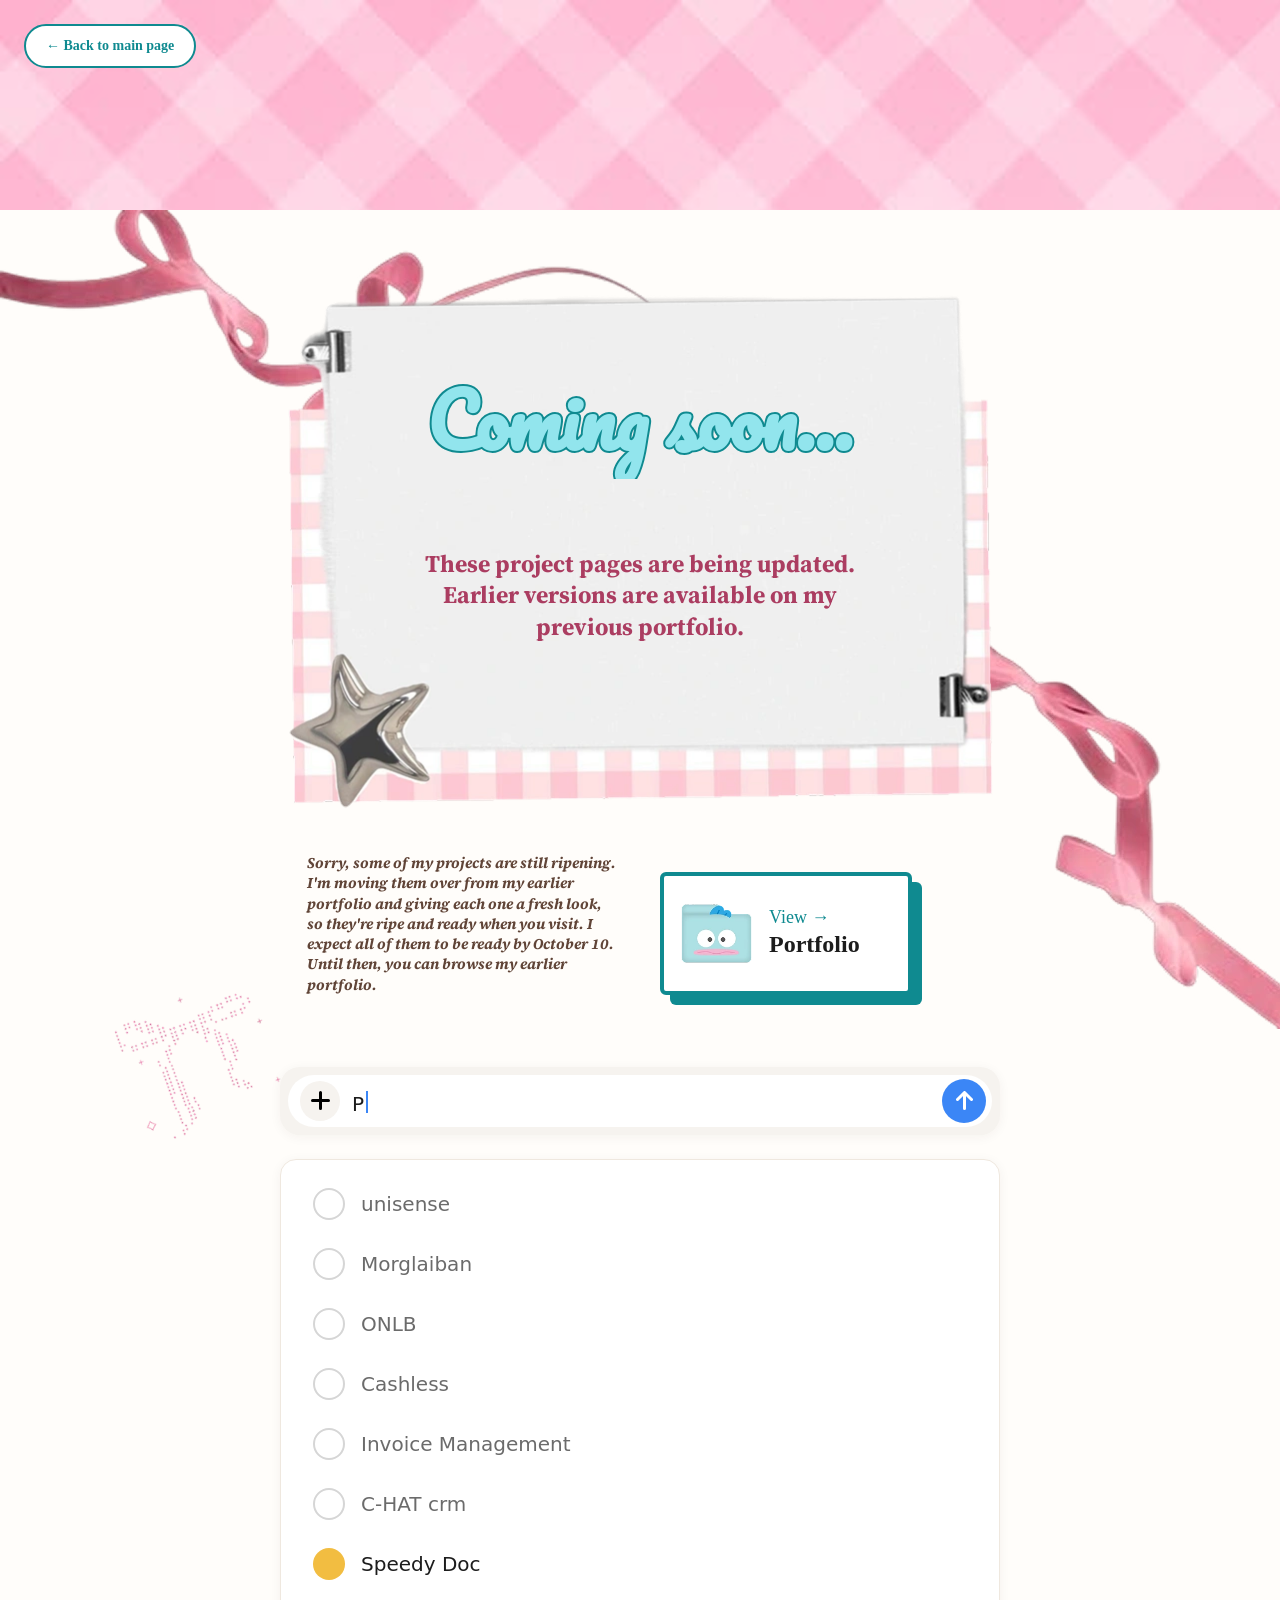
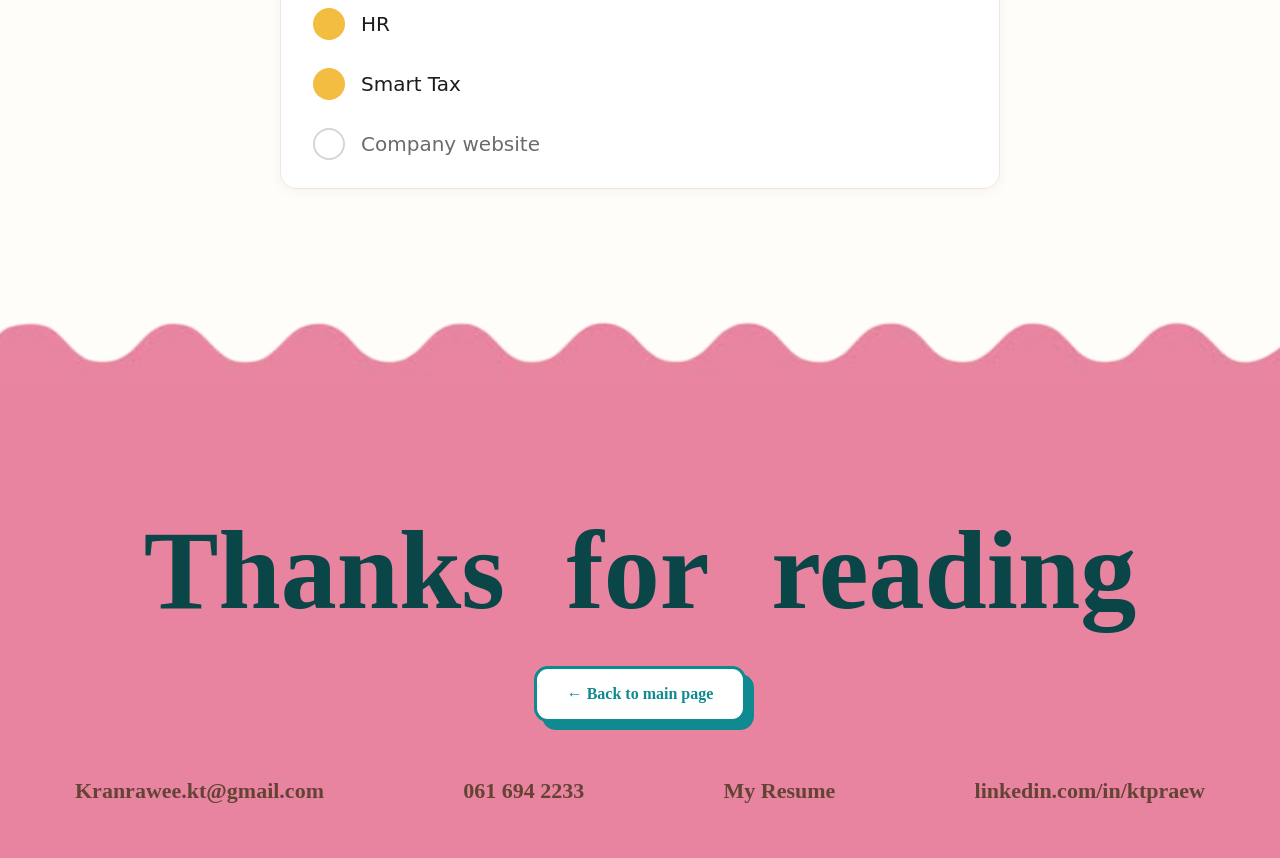
==== praewdesign/projects/coming-soon.html @ e6e74c09 "Add Praew UX/UI portfolio site Static multi-page site (index + project case studies) with shared tok" ====
<!DOCTYPE html>
<html lang="en">
<head>
<meta charset="UTF-8">
<meta name="viewport" content="width=device-width, initial-scale=1.0">
<meta name="robots" content="noindex">
<script>document.documentElement.classList.add('js');</script>
<title>Coming soon | Praew Kranrawee, UX/UI Designer</title>
<!-- favicon -->
<link rel="icon" href="../favicon.ico" sizes="48x48">
<link rel="icon" href="../assets/favicon/favicon-32.png" type="image/png" sizes="32x32">
<link rel="icon" href="../assets/favicon/favicon-192.png" type="image/png" sizes="192x192">
<link rel="apple-touch-icon" href="../assets/favicon/apple-touch-icon.png">
<!-- /favicon -->
<meta name="description" content="This project page is being updated.">
<link rel="preconnect" href="https://fonts.googleapis.com">
<link href="https://fonts.googleapis.com/css2?family=Pacifico&family=Source+Serif+Pro:wght@400;700&display=swap" rel="stylesheet">
<link rel="stylesheet" href="../css/tokens.css">
<link rel="stylesheet" href="../css/base.css">
<link rel="stylesheet" href="../css/components.css">
<link rel="stylesheet" href="../css/motion.css">
<link rel="stylesheet" href="../css/project.css">
<link rel="stylesheet" href="../css/coming-soon.css">
</head>
<body>

<div class="cs-checker">
  <a class="pj-back-top" href="../index.html#projects">← Back to main page</a>
</div>

<main class="cs-stage">

  <img class="cs-ribbon anim-rise" style="--delay:0ms; --dist:0px;" src="../assets/coming-soon/deco-ribbon.webp" alt="" aria-hidden="true" width="1280" height="819">

  <div class="cs-note">
    <img class="cs-note-card anim-pop" style="--delay:0ms; --pop-scale:1; --pop-y:-12px; --pop-rotate:3deg;" src="../assets/coming-soon/note-card.webp" alt="" width="723" height="528">
    <div class="cs-note-text">
      <h1 class="heading-script cs-heading anim-handwrite" style="--delay:0ms;">Coming soon...</h1>
      <p class="cs-pink-text anim-rise" style="--delay:0ms;" id="cs-pink-generic">These project pages are being updated. Earlier versions are available on my previous portfolio.</p>
      <p class="cs-pink-text anim-rise" style="--delay:0ms;" id="cs-pink-project" hidden>This project page is being updated. An earlier version is available on my previous portfolio.</p>
    </div>
  </div>

  <div class="cs-row">
    <div>
      <p class="cs-paragraph anim-rise" style="--delay:0ms;" id="cs-paragraph-generic">Sorry, some of my projects are still ripening. I'm moving them over from my earlier portfolio and giving each one a fresh look, so they're ripe and ready when you visit. I expect all of them to be ready by October 10. Until then, you can browse my earlier portfolio.</p>
      <p class="cs-paragraph anim-rise" style="--delay:0ms;" id="cs-paragraph-project" hidden>Sorry, this project is still ripening. I'm moving it over from my earlier portfolio and giving it a fresh look, so it's ripe and ready when you visit. I expect all my projects to be ready by October 10. Until then, you can read this one on my earlier portfolio.</p>
    </div>
    <div class="cs-cta">
      <div class="cs-tilt-wrap">
        <p class="cs-tilt-label anim-tilt-bounce" id="cs-tilt-generic" style="--delay:0ms;">Opens my earlier portfolio in a new tab.</p>
        <p class="cs-tilt-label anim-tilt-bounce" id="cs-tilt-project" style="--delay:0ms;" hidden>Opens the earlier version in a new tab.</p>
      </div>
      <a class="btn-resume cs-view-btn anim-pop" style="--delay:0ms;" id="cs-view-btn" href="https://kranraweekt.wixsite.com/ktpraew" target="_blank" rel="noopener" aria-describedby="cs-tilt-generic" aria-label="View Portfolio" title="My earlier portfolio">
        <span class="btn-resume-shadow cs-view-shadow" aria-hidden="true"></span>
        <span class="btn-resume-front cs-view-front">
          <img class="cs-view-icon" src="../assets/coming-soon/btn-icon-hangyodon.webp" alt="" aria-hidden="true" width="128" height="107">
          <span class="cs-view-text">
            <span class="cs-view-line1">View →</span>
            <span class="cs-view-line2" id="cs-view-name">Portfolio</span>
          </span>
        </span>
      </a>
    </div>
  </div>

  <div class="cs-chat">
    <div class="cs-chat-inner">
      <span class="cs-chat-plus" aria-hidden="true">
        <img src="../assets/coming-soon/icon-plus.svg" alt="" width="19" height="19">
      </span>
      <p class="cs-chat-text" id="cs-prompt-text" data-cursor-persist="true">Progress on my project pages</p>
      <span class="cs-chat-send" aria-hidden="true" id="cs-chat-send">
        <img src="../assets/coming-soon/icon-send.svg" alt="" width="17" height="19">
      </span>
    </div>
    <img class="cs-bow" src="../assets/coming-soon/deco-bow-dots.webp" alt="" aria-hidden="true" width="232" height="225">
  </div>

  <div class="cs-list-card pj-card">
    <ul class="cs-list" aria-labelledby="cs-prompt-text">
      <li data-status="not-ready"><span class="cs-item anim-rise" style="--delay:0ms;"><span class="cs-circle" aria-hidden="true"></span><span class="cs-name cs-name--idle">unisense</span><span class="visually-hidden">Coming soon</span></span></li>
      <li data-status="not-ready"><span class="cs-item anim-rise" style="--delay:120ms;"><span class="cs-circle" aria-hidden="true"></span><span class="cs-name cs-name--idle">Morglaiban</span><span class="visually-hidden">Coming soon</span></span></li>
      <li data-status="not-ready"><span class="cs-item anim-rise" style="--delay:240ms;"><span class="cs-circle" aria-hidden="true"></span><span class="cs-name cs-name--idle">ONLB</span><span class="visually-hidden">Coming soon</span></span></li>
      <li data-status="not-ready"><span class="cs-item anim-rise" style="--delay:360ms;"><span class="cs-circle" aria-hidden="true"></span><span class="cs-name cs-name--idle">Cashless</span><span class="visually-hidden">Coming soon</span></span></li>
      <li data-status="not-ready"><span class="cs-item anim-rise" style="--delay:480ms;"><span class="cs-circle" aria-hidden="true"></span><span class="cs-name cs-name--idle">Invoice Management</span><span class="visually-hidden">Coming soon</span></span></li>
      <li data-status="not-ready"><span class="cs-item anim-rise" style="--delay:600ms;"><span class="cs-circle" aria-hidden="true"></span><span class="cs-name cs-name--idle">C-HAT crm</span><span class="visually-hidden">Coming soon</span></span></li>
      <li data-status="ready">
        <a class="cs-item anim-rise" style="--delay:720ms;" href="speedy-doc.html">
          <span class="cs-circle cs-circle--ready anim-pop" style="--delay:720ms;" aria-hidden="true"><svg class="cs-check-icon" viewBox="0 0 24 24" width="16" height="16"><path class="cs-check-path" d="M5 12.5l4.5 4.5L19 7.5"/></svg></span>
          <span class="cs-name">Speedy Doc</span>
          <span class="visually-hidden">Ready</span>
        </a>
      </li>
      <li data-status="ready">
        <a class="cs-item anim-rise" style="--delay:840ms;" href="hr.html">
          <span class="cs-circle cs-circle--ready anim-pop" style="--delay:840ms;" aria-hidden="true"><svg class="cs-check-icon" viewBox="0 0 24 24" width="16" height="16"><path class="cs-check-path" d="M5 12.5l4.5 4.5L19 7.5"/></svg></span>
          <span class="cs-name">HR</span>
          <span class="visually-hidden">Ready</span>
        </a>
      </li>
      <li data-status="ready">
        <a class="cs-item anim-rise" style="--delay:960ms;" href="smart-tax.html">
          <span class="cs-circle cs-circle--ready anim-pop" style="--delay:960ms;" aria-hidden="true"><svg class="cs-check-icon" viewBox="0 0 24 24" width="16" height="16"><path class="cs-check-path" d="M5 12.5l4.5 4.5L19 7.5"/></svg></span>
          <span class="cs-name">Smart Tax</span>
          <span class="visually-hidden">Ready</span>
        </a>
      </li>
      <li data-status="not-ready"><span class="cs-item anim-rise" style="--delay:1080ms;"><span class="cs-circle" aria-hidden="true"></span><span class="cs-name cs-name--idle">Company website</span><span class="visually-hidden">Coming soon</span></span></li>
    </ul>
  </div>

</main>

<footer class="footer pj-footer cs-page-footer">
  <div class="wave-top">
    <img src="../assets/waves/wave-pink-footer.png" alt="">
  </div>
  <div class="footer-inner">
    <h2 class="footer-title"><span class="anim-rise" style="--delay:225ms;">Thanks</span> <span class="anim-rise" style="--delay:375ms;">for</span> <span class="anim-rise" style="--delay:525ms;">reading</span></h2>

    <nav class="pj-footer-nav anim-rise" style="--delay:650ms;">
      <a class="pj-btn" href="../index.html#projects">← Back to main page</a>
    </nav>

    <div class="footer-contact anim-rise" style="--delay:750ms;">
      <a class="footer-link" href="mailto:Kranrawee.kt@gmail.com"><span>Kranrawee.kt@gmail.com</span><svg class="link-underline" viewBox="0 0 100 10" preserveAspectRatio="none" aria-hidden="true"><path d="M0,5 Q10,0 20,5 T40,5 T60,5 T80,5 T100,5" pathLength="1"/></svg></a>
      <a class="footer-link" href="tel:0616942233"><span>061 694 2233</span><svg class="link-underline" viewBox="0 0 100 10" preserveAspectRatio="none" aria-hidden="true"><path d="M0,5 Q10,0 20,5 T40,5 T60,5 T80,5 T100,5" pathLength="1"/></svg></a>
      <a class="footer-link" href="https://drive.google.com/uc?export=download&id=1JALiw4dbGJJrroEloQzsT8p9B2-5gzX2" aria-label="ดาวน์โหลด Resume (PDF)"><span>My Resume</span><svg class="link-underline" viewBox="0 0 100 10" preserveAspectRatio="none" aria-hidden="true"><path d="M0,5 Q10,0 20,5 T40,5 T60,5 T80,5 T100,5" pathLength="1"/></svg></a>
      <a class="footer-link" href="https://linkedin.com/in/ktpraew" target="_blank" rel="noopener"><span>linkedin.com/in/ktpraew</span><svg class="link-underline" viewBox="0 0 100 10" preserveAspectRatio="none" aria-hidden="true"><path d="M0,5 Q10,0 20,5 T40,5 T60,5 T80,5 T100,5" pathLength="1"/></svg></a>
    </div>
  </div>
</footer>

<script src="../js/motion.js"></script>
<script>
(function () {
  var M = window.PJMotion;
  var reduceMotion = M.reduceMotion;
  var qs = M.qs, qsa = M.qsa, reveal = M.reveal, revealHandwrite = M.revealHandwrite, setupTyping = M.setupTyping, playTyping = M.playTyping, ms = M.ms;

  /* ---------- project table (single source of truth) ---------- */
  var PROJECTS = {
    'speedy-doc':      { name: 'Speedy Doc',         ready: true,  href: 'speedy-doc.html' },
    'hr':              { name: 'HR',                 ready: true,  href: 'hr.html' },
    'smart-tax':       { name: 'Smart Tax',           ready: true,  href: 'smart-tax.html' },
    'unisense':        { name: 'unisense',           ready: false, href: 'https://kranraweekt.wixsite.com/ktpraew/unisense' },
    'morglaiban':      { name: 'Morglaiban',         ready: false, href: 'https://kranraweekt.wixsite.com/ktpraew/morglaiban' },
    'onlb':            { name: 'ONLB',               ready: false, href: 'https://kranraweekt.wixsite.com/ktpraew/onlb' },
    'cashless':        { name: 'Cashless',           ready: false, href: 'https://kranraweekt.wixsite.com/ktpraew/ltr-visa' },
    'invoice':         { name: 'Invoice Management', ready: false, href: 'https://kranraweekt.wixsite.com/ktpraew/invoice' },
    'chat-crm':        { name: 'C-HAT CRM',          ready: false, href: 'https://kranraweekt.wixsite.com/ktpraew/about-4-1' },
    'company-website': { name: 'Company website',    ready: false, href: 'https://kranraweekt.wixsite.com/ktpraew/company-website-penta' }
  };
  var FALLBACK_URL = 'https://kranraweekt.wixsite.com/ktpraew';

  function truncateForButton(name) {
    if (name.length <= 12) return name;
    return name.split(' ')[0] + '...';
  }

  var params = new URLSearchParams(location.search);
  var key = params.get('project');
  var entry = (key && Object.prototype.hasOwnProperty.call(PROJECTS, key)) ? PROJECTS[key] : null;

  if (entry && entry.ready) {
    location.replace(entry.href);
    return;
  }

  var viewBtn = qs('#cs-view-btn');
  var viewName = qs('#cs-view-name');

  if (entry) {
    /* project variant: swap the hidden/visible text pairs, never via innerHTML */
    qs('#cs-pink-generic').hidden = true;
    qs('#cs-pink-project').hidden = false;
    qs('#cs-paragraph-generic').hidden = true;
    qs('#cs-paragraph-project').hidden = false;
    qs('#cs-tilt-generic').hidden = true;
    qs('#cs-tilt-project').hidden = false;

    viewBtn.href = entry.href;
    viewBtn.target = '_blank';
    viewBtn.rel = 'noopener';
    viewBtn.setAttribute('aria-describedby', 'cs-tilt-project');
    viewBtn.setAttribute('aria-label', 'View ' + entry.name);
    viewBtn.title = entry.name;
    var shortName = truncateForButton(entry.name);
    viewName.textContent = shortName;
    if (shortName !== entry.name) { viewName.title = entry.name; }
  } else {
    viewBtn.href = FALLBACK_URL;
  }

  /* ---------- hero: plays immediately on load ---------- */
  function runHero() {
    reveal(qs('.cs-ribbon'));
    reveal(qs('.cs-note-card'));
    setTimeout(function () { revealHandwrite(qs('.cs-heading')); }, ms(400));
    setTimeout(function () { reveal(entry ? qs('#cs-pink-project') : qs('#cs-pink-generic')); }, ms(900));
    setTimeout(function () { reveal(entry ? qs('#cs-paragraph-project') : qs('#cs-paragraph-generic')); }, ms(1300));
    setTimeout(function () { reveal(qs('.cs-bow')); }, ms(1500));
    setTimeout(function () { reveal(viewBtn); }, ms(1700));
    setTimeout(function () { reveal(entry ? qs('#cs-tilt-project') : qs('#cs-tilt-generic')); }, ms(2200));
  }
  requestAnimationFrame(function () { requestAnimationFrame(runHero); });

  /* ---------- chat prompt: typed once the bar scrolls into view ---------- */
  var promptEl = qs('#cs-prompt-text');
  var typingState = null;
  var CHAR_DELAY = 70;
  if (!reduceMotion) {
    typingState = setupTyping(promptEl, CHAR_DELAY);
  }

  var sendBtn = qs('#cs-chat-send');
  var checkPaths = qsa('.cs-check-path');
  checkPaths.forEach(function (p) {
    var len = p.getTotalLength();
    p.style.strokeDasharray = len;
    p.style.strokeDashoffset = len;
    p.style.transition = 'stroke-dashoffset 400ms ' + getComputedStyle(document.documentElement).getPropertyValue('--ease-smooth');
  });

  if (reduceMotion) return; /* everything else shows instantly via CSS; no observers/timers needed */

  var chatIo = new IntersectionObserver(function (entries) {
    entries.forEach(function (e) {
      if (e.isIntersecting) {
        reveal(qs('.cs-chat'));
        setTimeout(function () {
          playTyping(typingState);
          var totalTypeMs = (typingState.text.length + 1) * CHAR_DELAY;
          setTimeout(function () {
            sendBtn.style.animation = 'cs-send-bounce 350ms ' + getComputedStyle(document.documentElement).getPropertyValue('--ease-smooth');
          }, totalTypeMs);
        }, ms(500));
        chatIo.unobserve(e.target);
      }
    });
  }, { threshold: 0.4 });
  chatIo.observe(qs('.cs-chat'));

  var listIo = new IntersectionObserver(function (entries) {
    entries.forEach(function (e) {
      if (e.isIntersecting) {
        qsa('.cs-item', e.target).forEach(function (item) { reveal(item); });
        qsa('.cs-circle--ready', e.target).forEach(function (circle) {
          reveal(circle);
          var rowDelay = parseInt(circle.style.getPropertyValue('--delay'), 10) || 0;
          var path = circle.querySelector('.cs-check-path');
          setTimeout(function () { path.style.strokeDashoffset = 0; }, ms(rowDelay + 300));
        });
        listIo.unobserve(e.target);
      }
    });
  }, { threshold: 0.15 });
  listIo.observe(qs('.cs-list-card'));

  /* footer: same observer targets as the other pages' footer (no
     tomato or Next-project button on this page) */
  var footerIo = new IntersectionObserver(function (entries) {
    entries.forEach(function (e) {
      if (e.isIntersecting) { reveal(e.target); footerIo.unobserve(e.target); }
    });
  }, { threshold: 0.15 });
  ['.footer-contact', '.pj-footer-nav'].forEach(function (sel) {
    var el = qs(sel);
    if (el) footerIo.observe(el);
  });
  qsa('.footer-title .anim-rise').forEach(function (span) { footerIo.observe(span); });
})();
</script>

</body>
</html>
---- praewdesign/css/tokens.css ----
/* ============================================
   DESIGN TOKENS — single source of truth for every
   color, font, spacing and timing value on the site.
   Loaded first, by every page.
   ============================================ */
:root {
  /* --- homepage palette --- */
  --pink-bg: url('../assets/hero/hero-bg-gingham.png');
  --cream: #FEF3E1;
  --blue: none;
  --footer-pink: #E884A0;
  --teal-text: #0F8A90;
  --light-blue-text: #92E5ED;
  --caption-pink: #E985A1;

  /* --- fonts --- */
  --font-display: 'Bodoni 72', serif;
  --font-script: 'Pacifico', cursive;
  --font-pixel: 'Pixelify Sans', monospace;
  --font-body: 'Source Serif Pro', serif;

  /* --- entrance-animation system (.anim-rise / .anim-pop / .anim-handwrite) --- */
  --dur: 800ms;
  --dist: 16px;
  --pop-dur: 700ms;
  --handwrite-dur: 1000ms;
  --ease-smooth: cubic-bezier(0.22, 1, 0.36, 1);
  --ease-pop: cubic-bezier(0.34, 1.56, 0.64, 1);
  --stagger: 120ms;
  --mobile-scale: 1;

  /* --- project-template tokens --- */
  --pj-bg: #FFFDFA;
  --pj-card-bg: #FFFFFF;
  --pj-card-border: #EFE8DF;
  --pj-card-shadow: 0 2px 12px rgba(60, 40, 20, 0.05);
  --pj-card-radius: 16px;
  --pj-card-pad: 24px;
  --pj-well: #F6F3EF;
  --pj-marker: var(--teal-text);
  --pj-pink-text: #C2456E;
  --pj-gap: 24px;
  --pj-section-gap: 96px;
  --pj-title-gap: 24px;
  --pj-container: 940px;
  --pj-text-max: 720px;

  /* --- Design Process dark band (project pages) --- */
  --pj-dark-edge: #0F241B;
  --pj-dark-glow: #438067;
  --pj-dark-base: #1E4E3E;
  --pj-dark-title: #DDF5EE;
  --pj-dark-text: #FFFFFF;
  --pj-dark-accent: #7FD3C0;
}

@media (max-width: 768px) {
  :root {
    --dur: 640ms;
    --dist: 12.8px;
    --pop-dur: 560ms;
    --handwrite-dur: 800ms;
    --stagger: 96ms;
    --mobile-scale: 0.8;
    --pj-section-gap: 64px;
  }
}
---- praewdesign/css/base.css ----
/* ============================================
   BASE — reset, fonts, generic heading/link/focus
   defaults. Loaded by every page, after tokens.css.
   ============================================ */

* { box-sizing: border-box; margin: 0; padding: 0; }

html {
  scroll-behavior: smooth;
  overflow-x: clip;
}

body {
  font-family: var(--font-body);
  overflow-x: clip;
}

img { max-width: 100%; display: block; }

a { text-decoration: none; color: inherit; }

.visually-hidden {
  position: absolute !important;
  width: 1px;
  height: 1px;
  padding: 0;
  margin: -1px;
  overflow: hidden;
  clip: rect(0, 0, 0, 0);
  white-space: nowrap;
  border: 0;
}
---- praewdesign/css/components.css ----
/* ============================================
   COMPONENTS — building blocks shared by 2+ pages:
   heading-pair, wave dividers, footer, resume button.
   Loaded after base.css.
   ============================================ */

/* ---------- heading pair: "Main + Script" style ----------
   used by: homepage hero (Praew/Kranrawee), projects
   (My Latest/Project), about (About/Me) ---------- */
.heading-pair {
  position: relative;
  display: inline-block;
}
.heading-main {
  display: block;
  font-family: var(--font-display);
  color: var(--teal-text);
  line-height: 1;
  margin: 0;
  white-space: nowrap;
}
.heading-script {
  display: block;
  font-family: var(--font-script);
  color: var(--light-blue-text);
  -webkit-text-stroke: 4px var(--teal-text);
  paint-order: stroke fill;
  line-height: 1;
  margin: 0;
  margin-top: -0.12em;
  margin-left: var(--script-offset, 0px);
  white-space: nowrap;
}

/* ---------- wave dividers ---------- */
.wave-top,
.wave-bottom {
  position: absolute;
  left: 0;
  width: 100%;
  height: auto;
  z-index: 10;
  pointer-events: none;
  line-height: 0;
}
.wave-top {
  top: 0;
  transform: translateY(-99%);
}
.wave-bottom {
  bottom: 0;
  transform: translateY(99%);
}
.wave-top img,
.wave-bottom img {
  width: 100%;
  height: auto;
  display: block;
}

/* ---------- footer ---------- */
.footer {
  position: relative;
  background-color: var(--footer-pink);
  padding-bottom: 48px;
}

.footer-tomato {
  position: absolute;
  left: 0;
  right: 0;
  margin-inline: auto;
  top: -139.8px;
  width: 370px;
  height: auto;
  z-index: 15;
}

.footer-inner {
  position: relative;
  z-index: 20;
  max-width: 1130px;
  margin: 0 auto;
  padding: 130px 0 0;
}

.footer-title {
  font-family: var(--font-display);
  color: var(--light-blue-text);
  font-size: clamp(32px, 8.75vw, 126px);
  line-height: 1;
  margin: 0;
  text-align: center;
  white-space: nowrap;
  word-spacing: 0.3em;
}
.footer-title .anim-rise {
  display: inline-block;
}

/* optional subline under the footer title; empty/absent by default,
   a page opts in by adding the element with its own text */
.footer-subtitle {
  text-align: center;
  font-family: var(--font-display);
  font-weight: 700;
  font-size: 18px;
  color: #654334;
  margin: 12px 0 0;
}

.footer-contact {
  display: flex;
  justify-content: space-between;
  flex-wrap: wrap;
  gap: 16px;
  margin-top: 56px;
  font-family: var(--font-display);
  font-weight: 700;
  font-size: 22px;
  color: #654334;
}
.footer-link {
  position: relative;
  display: inline-block;
  cursor: pointer;
  padding-bottom: 6px;
}
.footer-link:focus-visible {
  outline: 3px solid var(--teal-text);
  outline-offset: 4px;
}
.link-underline {
  position: absolute;
  left: 0;
  bottom: -2px;
  width: 100%;
  height: 8px;
  overflow: visible;
}
.link-underline path {
  fill: none;
  stroke: currentColor;
  stroke-width: 2;
  stroke-dasharray: 1;
  stroke-dashoffset: 1;
}
@media (prefers-reduced-motion: no-preference) {
  .link-underline path {
    transition: stroke-dashoffset 0.4s ease;
  }
  .footer-link:active .link-underline path {
    stroke-dashoffset: 0;
  }
}
@media (prefers-reduced-motion: no-preference) and (hover: hover) {
  .footer-link:hover .link-underline path,
  .footer-link:focus-visible .link-underline path {
    stroke-dashoffset: 0;
  }
}
@media (prefers-reduced-motion: reduce) {
  .link-underline path {
    stroke-dashoffset: 1;
    opacity: 0;
  }
  .footer-link:hover .link-underline path,
  .footer-link:focus-visible .link-underline path,
  .footer-link:active .link-underline path {
    stroke-dashoffset: 0;
    opacity: 1;
  }
}

/* ---------- resume button (stacked shadow + front image, pop-in) ---------- */
.btn-resume {
  position: relative;
  display: inline-block;
  flex-shrink: 0;
  width: 252px;
  height: 123px;
  cursor: pointer;
}
.btn-resume:focus-visible {
  outline: 3px solid var(--teal-text);
  outline-offset: 4px;
}
.btn-resume-shadow {
  position: absolute;
  top: 0;
  left: 0;
  width: 252px;
  height: auto;
  z-index: 1;
  pointer-events: none;
}
.btn-resume-front {
  position: relative;
  display: block;
  width: 252px;
  height: auto;
  z-index: 2;
}
@media (prefers-reduced-motion: no-preference) {
  .btn-resume-front {
    transform-origin: 50% 0%;
    transition: transform 0.2s ease;
  }
  .btn-resume:active .btn-resume-front {
    transition: transform 0.05s ease;
    transform: translate(6px, 6px) rotate(0deg);
  }
}
@media (prefers-reduced-motion: no-preference) and (hover: hover) {
  .btn-resume:hover .btn-resume-front,
  .btn-resume:focus-visible .btn-resume-front {
    transform: translate(-2px, -2px) rotate(-1deg);
  }
}
@media (prefers-reduced-motion: reduce) {
  .btn-resume:hover .btn-resume-shadow,
  .btn-resume:focus-visible .btn-resume-shadow,
  .btn-resume:active .btn-resume-shadow {
    filter: brightness(0.82);
  }
}

/* ============================================
   SCENE — a full-width screenshot with a name above
   it and, optionally, a smaller "overlay" screenshot
   pinned to one of its corners. Use instead of the
   gallery-item card pattern when a screen deserves to
   stand alone rather than sit in a 2-col grid.
   ============================================ */
.pj-scene {
  margin-top: 72px;
}
.pj-scene:first-of-type { margin-top: 0; }
.pj-scene-title {
  position: relative;
  display: inline-block;
  font-family: var(--font-display);
  font-size: 24px;
  color: var(--teal-text);
  margin: 0 0 20px;
  padding-bottom: 12px;
}
.pj-scene-title::after {
  content: '';
  position: absolute;
  left: 0;
  bottom: 0;
  width: 32px;
  height: 3px;
  background: var(--caption-pink);
}
.pj-scene-media {
  position: relative;
}
.pj-scene-media img {
  width: 100%;
  height: auto;
  display: block;
  border-radius: 12px;
  border: 1px solid var(--pj-card-border);
  box-shadow: 0 8px 32px rgba(40, 50, 80, 0.10);
}
.pj-scene > figcaption {
  margin-top: 12px;
  font-size: 15px;
  line-height: 1.5;
  color: #444;
}

/* the overlay screenshot pinned to a corner of the scene */
.pj-overlay {
  position: absolute;
  width: var(--ov-w, 30%);
  right: var(--ov-right, auto);
  left: var(--ov-left, auto);
  bottom: var(--ov-y, -40px);
  z-index: 2;
  margin: 0;
}
.pj-overlay img {
  box-shadow: 0 20px 48px rgba(20, 30, 70, 0.22);
}
.pj-overlay figcaption {
  position: absolute;
  top: 8px;
  left: 8px;
  background: #fff;
  color: #1c1c1c;
  font-size: 13px;
  font-weight: 700;
  border-radius: 999px;
  padding: 4px 12px;
  box-shadow: 0 2px 8px rgba(0, 0, 0, 0.12);
}
@media (max-width: 900px) {
  .pj-overlay { width: 46%; bottom: -32px; }
}
---- praewdesign/css/motion.css ----
/* ============================================
   MOTION — entrance-animation system, shared by
   every page. Play-once, JS-driven (gated behind
   html.js so no-JS shows everything immediately).
   Loaded after components.css.
   ============================================ */

.js .anim-rise {
  opacity: 0;
  transform: translateY(var(--dist));
  transition: opacity var(--dur) var(--ease-smooth), transform var(--dur) var(--ease-smooth);
  transition-delay: calc(var(--delay, 0ms) * var(--mobile-scale));
}
.js .anim-rise.is-visible {
  opacity: 1;
  transform: translateY(0);
}

.js .anim-pop {
  --pop-scale: 0.85;
  --pop-y: 0px;
  --pop-rotate: -4deg;
  opacity: 0;
  transform: scale(var(--pop-scale)) translateY(var(--pop-y)) rotate(var(--pop-rotate));
  transition: opacity var(--pop-dur) var(--ease-pop), transform var(--pop-dur) var(--ease-pop);
  transition-delay: calc(var(--delay, 0ms) * var(--mobile-scale));
}
.js .anim-pop.is-visible {
  opacity: 1;
  transform: scale(1) translateY(0) rotate(0deg);
}

.js .anim-handwrite {
  clip-path: inset(-30% 100% -30% -30%);
  transition: clip-path var(--handwrite-dur) var(--ease-smooth);
  transition-delay: calc(var(--delay, 0ms) * var(--mobile-scale));
}
.js .anim-handwrite.is-visible {
  clip-path: inset(-30% -30% -30% -30%);
}

@media (prefers-reduced-motion: reduce) {
  .anim-rise,
  .anim-pop,
  .anim-handwrite {
    opacity: 1 !important;
    transform: none !important;
    clip-path: none !important;
    transition: none !important;
  }
}

/* ---- tilt-bounce: a wrapper settles into a fixed 5deg rotation with a
   spring overshoot (e.g. a tilted label dropping into place). The
   resting rotation is unconditional layout (applies with or without JS),
   not decoration — only the opacity/overshoot needs JS at all ---- */
.anim-tilt-bounce {
  transform: rotate(5deg);
  transform-origin: 100% 100%;
}
.js .anim-tilt-bounce {
  opacity: 0;
}
.js .anim-tilt-bounce.is-visible {
  animation: anim-tilt-bounce 1100ms var(--ease-smooth) calc(var(--delay, 0ms) * var(--mobile-scale)) both;
}
@keyframes anim-tilt-bounce {
  0%   { opacity: 0; transform: scale(0.7) rotate(-14deg); }
  18%  { opacity: 1; transform: scale(1.06) rotate(-14deg); }
  40%  { transform: scale(1.03) rotate(12deg); }
  58%  { transform: scale(1) rotate(1deg); }
  74%  { transform: rotate(8deg); }
  88%  { transform: rotate(4deg); }
  100% { opacity: 1; transform: scale(1) rotate(5deg); }
}
@media (prefers-reduced-motion: reduce) {
  .anim-tilt-bounce {
    opacity: 1 !important;
    animation: none !important;
    transform: rotate(5deg) !important;
  }
}

/* ---- typing effect (anim-type) ---- */
.anim-type-wrap {
  display: inline-block;
}
.anim-type-spacer {
  visibility: hidden;
}
.anim-type-visual {
  position: absolute;
  top: 0;
  left: 0;
  white-space: pre;
}
.anim-type-cursor {
  display: inline-block;
  width: 1ch;
  margin-left: 1px;
  background: currentColor;
  opacity: 0;
  vertical-align: baseline;
  transform: translateY(0.1em);
}
.anim-type-cursor.typing {
  opacity: 1;
}
.anim-type-cursor.done {
  animation: cursor-blink-fade 1.8s forwards;
}
@keyframes cursor-blink-fade {
  0%   { opacity: 1; }
  10%  { opacity: 0; }
  20%  { opacity: 1; }
  30%  { opacity: 0; }
  40%  { opacity: 1; }
  50%  { opacity: 0; }
  100% { opacity: 0; }
}
---- praewdesign/css/project.css ----
/* ============================================
   PROJECT — layout/components for /projects/*.html
   pages only. Everything shared with the homepage
   (tokens, reset, heading-pair, footer, wave dividers,
   the .anim-* motion system) lives in tokens.css,
   base.css, components.css and motion.css, loaded
   before this file.
   ============================================ */

body {
  color: #2c2c2c;
  background: var(--pj-bg);
}

/* <figure> has a UA-default `margin: 1em 40px` that this template has
   always rendered with (never explicitly reset); base.css's global
   `* { margin: 0 }` would otherwise silently change every image-card's
   spacing, so it's restored here explicitly. */
.pj-gallery-item {
  margin: 16px 40px;
}
/* full-width process cards (User journey map, User flow, Style guide):
   outer edges flush with the container — the 40px inset above is
   deliberately zeroed here so they line up with 2-col rows above them */
.pj-gallery-item--full {
  margin: var(--pj-gap) 0 0;
}
.pj-gallery-item--full .pj-gallery-media {
  aspect-ratio: auto;
  background: var(--pj-well);
  padding: 16px;
  border-radius: 12px;
}
.pj-gallery-item--full .pj-gallery-media img {
  width: 100%;
  height: auto;
}

/* per-position reveal delays */
.pj-meta-item:nth-child(1) { --delay: 0ms; }
.pj-meta-item:nth-child(2) { --delay: 120ms; }
.pj-meta-item:nth-child(3) { --delay: 240ms; }

.pj-goals li:nth-child(1) { --delay: 0ms; }
.pj-goals li:nth-child(2) { --delay: 120ms; }
.pj-goals li:nth-child(3) { --delay: 240ms; }

.pj-card:nth-child(1) { --delay: 0ms; }
.pj-card:nth-child(2) { --delay: 120ms; }
.pj-card:nth-child(3) { --delay: 240ms; }

.pj-ideate li:nth-child(1) { --delay: 0ms; }
.pj-ideate li:nth-child(2) { --delay: 120ms; }
.pj-ideate li:nth-child(3) { --delay: 240ms; }
.pj-ideate li:nth-child(4) { --delay: 360ms; }

.pj-gallery-item:nth-child(odd)  { --delay: 0ms; }
.pj-gallery-item:nth-child(even) { --delay: 120ms; }
.pj-gallery-item--multi { --delay: 0ms; }

/* ---------- focus ---------- */
a:focus-visible,
.pj-stepper a:focus-visible,
.pj-btn:focus-visible {
  outline: 3px solid var(--teal-text);
  outline-offset: 4px;
}

/* ---------- back button (top-left, capsule) ---------- */
.pj-back-top {
  position: absolute;
  top: 24px;
  left: 24px;
  z-index: 20;
  display: inline-flex;
  align-items: center;
  gap: 6px;
  min-height: 44px;
  padding: 12px 20px;
  border: 2px solid var(--teal-text);
  border-radius: 999px;
  background: #fff;
  font-family: var(--font-display);
  font-weight: 700;
  font-size: 14px;
  color: var(--teal-text);
  text-decoration: none;
  transition: transform 0.2s ease, box-shadow 0.2s ease;
}
.pj-back-top:hover,
.pj-back-top:focus-visible {
  transform: translateY(-2px);
  box-shadow: 0 6px 14px rgba(15, 138, 144, 0.25);
}

/* ---------- layout shells (only two widths on this template) ---------- */
.pj-col {
  max-width: var(--pj-container);
  margin: 0 auto;
  padding: 0 24px;
}
.pj-prose {
  max-width: var(--pj-text-max);
}

.pj-section {
  margin-top: var(--pj-section-gap);
}
.pj-section:first-of-type { margin-top: 0; }

/* ---------- hero (full-bleed cover-photo variant) ---------- */
.pj-hero-cover {
  position: relative;
}
.pj-hero-cover-crop {
  position: relative;
  width: 100%;
  max-height: 480px;
  overflow: hidden;
}
.pj-hero-cover-crop img,
.pj-hero-cover-crop .pj-img-fallback {
  width: 100%;
  height: auto;
  max-height: 480px;
  object-fit: cover;
  object-position: top;
  display: block;
}
.pj-hero-cover-crop .pj-img-fallback {
  aspect-ratio: 3 / 1;
  min-height: 220px;
}

.pj-hero-body { padding-top: 48px; }

.pj-title {
  font-family: var(--font-display);
  color: var(--teal-text);
  font-size: 72px;
  line-height: 1.1;
  margin: 0 0 var(--pj-title-gap);
}
@media (max-width: 560px) {
  .pj-title { font-size: 48px; }
}

.pj-lead {
  font-size: 20px;
  font-weight: 400;
  color: var(--teal-text);
  line-height: 1.5;
  margin: 0 0 16px;
}
.pj-body-text {
  font-size: 17px;
  line-height: 1.7;
  color: #333;
  margin: 0 0 32px;
}

/* ---------- meta ---------- */
.pj-meta {
  display: grid;
  grid-template-columns: repeat(3, 1fr);
  gap: var(--pj-gap);
  margin: 0;
  padding: 0;
  list-style: none;
}
.pj-meta-item {
  text-align: center;
}
.pj-meta-item dt {
  font-size: 13px;
  text-transform: uppercase;
  letter-spacing: 0.06em;
  color: var(--pj-pink-text);
  margin: 0 0 6px;
  font-weight: 700;
}
.pj-meta-item dd {
  margin: 0;
  font-size: 20px;
  font-weight: 700;
  color: var(--teal-text);
}
@media (max-width: 900px) {
  .pj-meta { grid-template-columns: 1fr; }
}

/* 6-card meta grid (3x2): its own breakpoints, since the plain
   3-card .pj-meta above collapses straight to 1 column at 900px */
.pj-meta--6 { grid-template-columns: repeat(3, 1fr); }
.pj-meta--6 .pj-meta-item:nth-child(3n+1) { --delay: 0ms; }
.pj-meta--6 .pj-meta-item:nth-child(3n+2) { --delay: 120ms; }
.pj-meta--6 .pj-meta-item:nth-child(3n+3) { --delay: 240ms; }
@media (max-width: 900px) {
  .pj-meta--6 { grid-template-columns: 1fr 1fr; }
}
@media (max-width: 560px) {
  .pj-meta--6 { grid-template-columns: 1fr; }
}

/* ---------- section headings (all h2 share one size/position;
   the 4 numbered ones add a script-font index before the text) ---------- */
.pj-section-heading {
  display: flex;
  align-items: baseline;
  gap: 12px;
  margin: 0 0 var(--pj-title-gap);
}
.pj-section-num {
  font-family: var(--font-script);
  font-size: 40px;
  color: var(--pj-pink-text);
  line-height: 1;
}
.pj-section-heading h2 {
  font-family: var(--font-display);
  font-size: 40px;
  color: var(--teal-text);
  margin: 0;
  line-height: 1.1;
}
.pj-section > h2:only-child,
.pj-section > h2:first-child {
  font-family: var(--font-display);
  font-size: 40px;
  color: var(--teal-text);
  margin: 0 0 var(--pj-title-gap);
}
@media (max-width: 768px) {
  .pj-section-num,
  .pj-section-heading h2,
  .pj-section > h2 { font-size: 32px; }
}

.pj-section h3 { margin: 0; }
.pj-section p { font-size: 17px; line-height: 1.7; margin: 0 0 16px; }

/* ---------- one card look, used everywhere ---------- */
.pj-meta-item,
.pj-card,
.pj-card-simple,
.pj-goals li,
.pj-ideate li,
.pj-gallery-item,
.pj-learned {
  background: var(--pj-card-bg);
  border: 1px solid var(--pj-card-border);
  border-radius: var(--pj-card-radius);
  box-shadow: var(--pj-card-shadow);
  padding: var(--pj-card-pad);
}

.pj-card-simple p:last-child { margin-bottom: 0; }
.pj-card-simple h3 {
  margin: 24px 0 8px;
  font-family: var(--font-display);
  font-weight: 700;
  font-size: 18px;
  color: #1c1c1c;
}
.pj-card-simple h3:first-child { margin-top: 0; }
.pj-card-simple ul { margin: 0; padding: 0; list-style: none; }

/* shared bullet marker: a plain dot, same color, everywhere a list appears */
.pj-goals li,
.pj-ideate li,
.pj-card ul li,
.pj-card-simple ul li,
.pj-learned li {
  display: flex;
  align-items: flex-start;
  gap: 12px;
  font-size: 16px;
  line-height: 1.6;
}
.pj-goals li::before,
.pj-ideate li::before,
.pj-card ul li::before,
.pj-card-simple ul li::before,
.pj-learned li::before {
  content: '';
  flex: 0 0 auto;
  width: 8px;
  height: 8px;
  margin-top: 0.55em;
  border-radius: 50%;
  background: var(--pj-marker);
}

/* ---------- goals: 2-col layout (cards left, 02-mobile.webp right) ---------- */
.pj-goals-layout {
  display: grid;
  grid-template-columns: 1fr 360px;
  gap: 48px;
  align-items: center;
}
.pj-goals {
  list-style: none;
  margin: 0;
  padding: 0;
  display: flex;
  flex-direction: column;
  gap: var(--pj-gap);
}
.pj-goals-image {
  width: 100%;
  height: auto;
  max-height: 520px;
  object-fit: contain;
}
@media (max-width: 900px) {
  .pj-goals-layout { grid-template-columns: 1fr; }
  .pj-goals-image { max-width: 300px; margin: 0 auto; }
}

/* ---------- design process stepper ---------- */
.pj-stepper {
  display: flex;
  align-items: center;
  gap: 0;
  margin-top: 28px;
  flex-wrap: wrap;
}
.pj-stepper a {
  display: inline-flex;
  align-items: center;
  justify-content: center;
  flex: 1 1 0;
  min-width: 120px;
  min-height: 44px;
  padding: 12px 22px;
  border: 2px solid var(--teal-text);
  border-radius: 999px;
  background: #fff;
  color: var(--teal-text);
  font-family: var(--font-display);
  font-weight: 700;
  font-size: 15px;
  text-decoration: none;
  transition: transform 0.2s ease;
  white-space: nowrap;
}
.pj-stepper a:hover { transform: translateY(-2px); }
.pj-stepper-line {
  flex: 1;
  min-width: 16px;
  border-top: 2px dashed var(--teal-text);
  margin: 0 8px;
}
@media (max-width: 560px) {
  .pj-stepper { flex-direction: column; align-items: stretch; }
  .pj-stepper a { flex: none; }
  .pj-stepper-line { width: 2px; min-height: 16px; border-top: none; border-left: 2px dashed var(--teal-text); margin: 4px 0 4px 20px; }
}

/* ---------- Design Process: full-bleed dark band ---------- */
.pj-band {
  width: 100%;
  background:
    radial-gradient(ellipse 45% 75% at 50% 20%, var(--pj-dark-glow) 0%, transparent 100%),
    linear-gradient(180deg, var(--pj-dark-edge) 0%, var(--pj-dark-base) 100%);
  padding: 72px 0;
}
@media (max-width: 768px) {
  .pj-band { padding: 48px 0; }
}
.pj-band h2 {
  font-family: var(--font-display);
  font-size: 40px;
  color: var(--pj-dark-title);
  margin: 0 0 var(--pj-title-gap);
}
.pj-band p {
  font-size: 18px;
  line-height: 1.7;
  color: var(--pj-dark-text);
  margin: 0;
}
@media (max-width: 768px) {
  .pj-band h2 { font-size: 32px; }
}
.pj-band .pj-band-role-label {
  font-size: 13px;
  text-transform: uppercase;
  letter-spacing: 0.06em;
  color: var(--pj-dark-accent);
  font-weight: 700;
  margin: 0 0 4px;
}
.pj-band .pj-band-role-text {
  font-size: 20px;
  line-height: 1.6;
  color: var(--pj-dark-text);
  max-width: var(--pj-text-max);
  margin: 0 0 20px;
}
.pj-band .pj-stepper {
  justify-content: center;
  margin-top: 40px;
}
.pj-band .pj-stepper-line {
  border-top-color: var(--pj-dark-accent);
  max-width: 56px;
}
@media (max-width: 560px) {
  .pj-band .pj-stepper-line { border-left-color: var(--pj-dark-accent); }
}

/* ---------- pj-band process with a method list under each step
   (e.g. Double Diamond: capsule + list of methods per column) ---------- */
.pj-method {
  display: grid;
  grid-template-columns: repeat(4, 1fr);
  column-gap: 64px;
  align-items: start;
  margin-top: 40px;
}
.pj-method-col {
  position: relative;
  display: flex;
  flex-direction: column;
  align-items: flex-start;
}
/* dashed connector: a pseudo-element of the column itself, inset 12px
   from each capsule, vertically centered on the (48px-tall) capsule —
   never a separate element, never absolute-from-container */
.pj-method-col:not(:last-child)::after {
  content: '';
  position: absolute;
  top: 24px;
  left: calc(100% + 12px);
  width: calc(64px - 24px);
  border-top: 2px dashed var(--pj-dark-accent);
}
@media (max-width: 900px) {
  .pj-method-col::after { display: none; }
}
.pj-band .pj-stepper a,
.pj-band .pj-method-step {
  background: #fff;
  border: 2px solid var(--pj-dark-accent);
  color: var(--pj-dark-edge);
}
.pj-band .pj-stepper a { padding: 12px 28px; }
.pj-method-step {
  display: flex;
  align-items: center;
  justify-content: center;
  width: 100%;
  height: 48px;
  border-radius: 999px;
  font-family: var(--font-display);
  font-weight: 700;
  font-size: 15px;
  text-decoration: none;
  white-space: nowrap;
  transition: transform 0.2s ease;
}
.pj-method-step:hover { transform: translateY(-2px); }
.pj-band .pj-stepper a:focus-visible,
.pj-method-step:focus-visible {
  outline: 3px solid var(--pj-dark-title);
  outline-offset: 4px;
}
.pj-method-list {
  list-style: none;
  margin: 16px 0 0;
  padding: 0;
}
.pj-method-list li {
  position: relative;
  padding-left: 16px;
  color: var(--pj-dark-text);
  font-size: 16px;
  line-height: 1.6;
  margin-bottom: 8px;
}
.pj-method-list li:last-child { margin-bottom: 0; }
.pj-method-list li::before {
  content: '';
  position: absolute;
  left: 0;
  top: 0.6em;
  width: 6px;
  height: 6px;
  border-radius: 50%;
  background: var(--pj-dark-accent);
}
@media (max-width: 900px) {
  .pj-method { grid-template-columns: 1fr 1fr; }
}
@media (max-width: 560px) {
  .pj-method { grid-template-columns: 1fr; }
}

/* ---------- define: 3 equal-height cards (or 2, via .pj-cards--2) ---------- */
.pj-cards {
  display: grid;
  grid-template-columns: repeat(3, 1fr);
  gap: var(--pj-gap);
  align-items: stretch;
}
.pj-cards--2 { grid-template-columns: 1fr 1fr; }
.pj-card h3 {
  margin: 0 0 14px;
  font-family: var(--font-display);
  font-weight: 700;
  font-size: 18px;
  color: #1c1c1c;
}
.pj-card ul { margin: 0; padding: 0; list-style: none; }
.pj-card ul li,
.pj-card-simple ul li { margin-bottom: 12px; }
.pj-card ul li:last-child,
.pj-card-simple ul li:last-child { margin-bottom: 0; }
@media (max-width: 900px) {
  .pj-cards { grid-template-columns: 1fr; }
}

/* a divider + labelled sub-group inside a card, e.g. Problem's
   "Expected benefits" list beneath the main list */
.pj-card-divider {
  border-top: 1px solid var(--pj-card-border);
  margin: 16px 0;
}
.pj-card .pj-card-subhead {
  font-size: 13px;
  text-transform: uppercase;
  letter-spacing: 0.06em;
  color: var(--pj-pink-text);
  font-weight: 700;
  margin: 0 0 8px;
}

/* ---------- ideate: 2x2 equal-height cards ---------- */
.pj-ideate {
  list-style: none;
  margin: 0;
  padding: 0;
  display: grid;
  grid-template-columns: 1fr 1fr;
  gap: var(--pj-gap);
  align-items: stretch;
}
@media (max-width: 900px) {
  .pj-ideate { grid-template-columns: 1fr; }
}

/* ---------- zoomable images (lightbox triggers) ---------- */
.pj-zoom-btn {
  display: block;
  width: 100%;
  border: 0;
  margin: 0;
  padding: 0;
  background: none;
  cursor: zoom-in;
  text-align: inherit;
  font: inherit;
}
.pj-zoom-btn img { transition: transform 0.25s var(--ease-pop, ease), box-shadow 0.25s ease; }
@media (hover: hover) and (prefers-reduced-motion: no-preference) {
  .pj-zoom-btn:hover img,
  .pj-zoom-btn:focus-visible img {
    transform: translateY(-4px);
    box-shadow: 0 10px 22px rgba(0, 0, 0, 0.24);
  }
}
.pj-zoom-btn:focus-visible {
  outline: 3px solid var(--teal-text);
  outline-offset: 4px;
}

/* ---------- image cards: one pattern for every figure on the page
   (gallery grid, User Flow) — well + name + description ---------- */
.pj-gallery {
  display: grid;
  grid-template-columns: 1fr 1fr;
  gap: var(--pj-gap);
}
.pj-gallery-item {
  display: flex;
  flex-direction: column;
}
.pj-gallery-media {
  display: block;
  background: var(--pj-well);
  padding: 16px;
  border-radius: 12px;
  aspect-ratio: 16 / 10;
}
.pj-gallery-media img,
.pj-gallery-media .pj-img-fallback {
  width: 100%;
  height: 100%;
  object-fit: contain;
  display: block;
}
.pj-gallery-item figcaption {
  flex: 1;
  display: flex;
  flex-direction: column;
  justify-content: center;
  margin-top: 16px;
}
.pj-gallery-item .pj-gallery-name {
  display: block;
  font-weight: 700;
  font-size: 18px;
  margin-bottom: 4px;
}
.pj-gallery-item .pj-gallery-desc {
  display: block;
  font-size: 15px;
  color: #444;
  line-height: 1.5;
}
.pj-gallery-item--multi { grid-column: 1 / -1; }
.pj-gallery-item--plain figcaption {
  flex: none;
  margin-top: 0;
  margin-bottom: 16px;
}
.pj-gallery-multi {
  display: grid;
  grid-template-columns: repeat(3, 1fr);
  gap: 16px;
}
.pj-gallery-multi img {
  width: 100%;
  height: auto;
  border-radius: 12px;
  border: 1px solid var(--pj-card-border);
}
@media (max-width: 900px) {
  .pj-gallery { grid-template-columns: 1fr; }
  .pj-gallery-multi { grid-template-columns: 1fr; }
}

/* User Flow: same image-card pattern, but the well sizes to the
   diagram instead of a fixed 16:10 box */
.pj-user-flow-media {
  aspect-ratio: auto;
  max-width: 560px;
  max-height: 720px;
  margin: 0 auto;
  display: flex;
  align-items: center;
  justify-content: center;
}
.pj-user-flow-media img {
  width: auto;
  height: auto;
  max-width: 100%;
  max-height: 720px;
  object-fit: contain;
}
.pj-gallery-item h3.pj-gallery-name { font-family: var(--font-display); }
.pj-user-flow-card { margin-top: var(--pj-gap); }

/* ---------- what I learned ---------- */
.pj-learned {
  list-style: none;
  margin: 0;
}
.pj-learned li { margin-bottom: 12px; }
.pj-learned li:last-child { margin-bottom: 0; }

/* ---------- missing-image fallback ---------- */
.pj-img-fallback {
  display: flex;
  align-items: center;
  justify-content: center;
  width: 100%;
  background: #ddd;
  color: #555;
  font-family: monospace;
  font-size: 13px;
  border-radius: 10px;
  text-align: center;
  padding: 12px;
}

/* ---------- footer ----------
   Structure/animation/classes are shared with the homepage footer
   (.footer / .footer-inner / .footer-title / .footer-contact /
   .footer-link / .link-underline live in components.css). This
   project-only block adds just the two things that are genuinely
   different: hooking the footer into the section rhythm, the CTA
   button row, and an accessible title color for pink-on-white
   contrast (var(--light-blue-text) on --footer-pink measures
   2.55:1, below the 4.5:1 target; this dark green measures 4.21:1). */
.pj-footer {
  margin-top: var(--pj-section-gap);
}
.pj-footer .footer-title {
  color: #0a4547;
}
.pj-footer-nav {
  display: flex;
  justify-content: center;
  gap: 20px;
  flex-wrap: wrap;
  margin-top: 40px;
}
@media (max-width: 560px) {
  .pj-footer-nav { flex-direction: column; align-items: stretch; }
  .pj-footer-nav .pj-btn { width: 100%; text-align: center; }
}
.pj-btn {
  position: relative;
  display: inline-block;
  padding: 16px 30px;
  border: 3px solid var(--teal-text);
  border-radius: 14px;
  background: #fff;
  color: var(--teal-text);
  font-family: var(--font-display);
  font-weight: 700;
  font-size: 16px;
  text-decoration: none;
  box-shadow: 8px 8px 0 var(--teal-text);
  transition: transform 0.2s ease, box-shadow 0.2s ease;
}
.pj-btn:hover {
  transform: translate(-2px, -2px);
  box-shadow: 10px 10px 0 var(--teal-text);
}
.pj-btn:active {
  transform: translate(4px, 4px);
  box-shadow: 3px 3px 0 var(--teal-text);
}

/* ---------- lightbox ---------- */
.pj-lightbox {
  position: fixed;
  inset: 0;
  z-index: 1000;
  display: flex;
  align-items: center;
  justify-content: center;
}
.pj-lightbox[hidden] { display: none; }
.pj-lightbox-backdrop {
  position: absolute;
  inset: 0;
  background: rgba(0, 0, 0, 0.85);
}
.pj-lightbox-dialog {
  position: relative;
  max-width: 92vw;
  max-height: 88vh;
}
.pj-lightbox-img {
  display: block;
  max-width: 92vw;
  max-height: 88vh;
  width: auto;
  height: auto;
  object-fit: contain;
  border-radius: 8px;
}
.pj-lightbox-close {
  position: absolute;
  top: -18px;
  right: -18px;
  width: 44px;
  height: 44px;
  display: flex;
  align-items: center;
  justify-content: center;
  border-radius: 50%;
  border: 2px solid var(--teal-text);
  background: #fff;
  color: var(--teal-text);
  font-size: 22px;
  line-height: 1;
  cursor: pointer;
}
.pj-lightbox-close:focus-visible {
  outline: 3px solid var(--teal-text);
  outline-offset: 3px;
}
@media (prefers-reduced-motion: no-preference) {
  .pj-lightbox-dialog { transition: transform 0.2s ease, opacity 0.2s ease; }
}

/* ---------- quote: a user quote, optionally with a translation ---------- */
.pj-quote {
  position: relative;
  max-width: var(--pj-text-max);
  margin: 0 auto;
  padding: var(--pj-card-pad);
  padding-left: calc(var(--pj-card-pad) + 4px);
  background: var(--pj-card-bg);
  border: 1px solid var(--pj-card-border);
  border-radius: var(--pj-card-radius);
  box-shadow: var(--pj-card-shadow);
}
.pj-quote::before {
  content: '';
  position: absolute;
  left: 0;
  top: 0;
  bottom: 0;
  width: 4px;
  background: var(--caption-pink);
  border-radius: var(--pj-card-radius) 0 0 var(--pj-card-radius);
}
.pj-quote-text {
  font-size: 20px;
  line-height: 1.7;
  color: var(--teal-text);
  margin: 0;
}
.pj-quote-translation-label {
  font-size: 13px;
  text-transform: uppercase;
  letter-spacing: 0.06em;
  color: var(--pj-pink-text);
  font-weight: 700;
  margin: 16px 0 4px;
}
.pj-quote-translation {
  font-size: 14px;
  line-height: 1.6;
  font-style: italic;
  color: #444;
  margin: 12px 0 0;
}
.pj-quote-author {
  display: block;
  text-align: right;
  font-style: normal;
  font-weight: 700;
  font-size: 15px;
  color: #2c2c2c;
  margin-top: 16px;
}

/* ---------- showcase: bare device/mockup images, no card, no copy ---------- */
.pj-showcase {
  display: grid;
  grid-template-columns: 1fr 1fr;
  gap: var(--pj-gap);
  align-items: center;
}
.pj-showcase img {
  width: 100%;
  height: auto;
  object-fit: contain;
  border-radius: 16px;
}
@media (max-width: 900px) {
  .pj-showcase { grid-template-columns: 1fr; }
}

/* ---------- media-fit: a figure well that sizes to the image instead
   of the fixed 16:10 well, generic version of .pj-user-flow-media
   (cap max-width/max-height per instance via inline style) ---------- */
.pj-media-fit {
  aspect-ratio: auto;
  margin: 0 auto;
  display: flex;
  align-items: center;
  justify-content: center;
}
.pj-media-fit img {
  width: auto;
  height: auto;
  max-width: 100%;
  object-fit: contain;
}

/* ---------- split-280: a wide column paired with a fixed 280px one
   (Define's problem-visual photo) ---------- */
.pj-split-280 {
  display: grid;
  grid-template-columns: 1fr 280px;
  gap: var(--pj-gap);
  align-items: start;
}
.pj-split-280--stretch { align-items: stretch; }
@media (max-width: 900px) {
  .pj-split-280 { grid-template-columns: 1fr; }
}

/* ---------- photo-fill: an absolute-fill photo that stretches to match
   a sibling card's height (the one deliberate object-fit:cover
   exception — a decorative photo, not a screenshot) ---------- */
.pj-photo-fill {
  position: relative;
  width: 100%;
  height: 100%;
}
.pj-photo-fill img {
  position: absolute;
  inset: 0;
  width: 100%;
  height: 100%;
  object-fit: cover;
  object-position: center top;
  border-radius: 16px;
}
@media (max-width: 900px) {
  .pj-photo-fill { height: 260px; }
}

/* ---------- headed grid: an h2 sitting above each card in a row,
   instead of the h3 living inside the card (Problem/Process,
   Results/Reflection) ---------- */
.pj-headed-grid {
  display: grid;
  grid-template-columns: 1fr 1fr;
  gap: var(--pj-gap);
}
.pj-headed-item h2 {
  font-family: var(--font-display);
  font-size: 40px;
  color: var(--teal-text);
  margin: 0 0 var(--pj-title-gap);
}
.pj-headed-item .pj-card-body p:last-child { margin-bottom: 0; }
@media (max-width: 900px) {
  .pj-headed-grid { grid-template-columns: 1fr; }
}
@media (max-width: 768px) {
  .pj-headed-item h2 { font-size: 32px; }
}

/* ---------- define grid: 1/2/3/4 image cards, sized by how many
   actually exist (data-count set by the page) ---------- */
.pj-define-grid {
  display: grid;
  grid-template-columns: 1fr;
  gap: var(--pj-gap);
  margin-top: var(--pj-gap);
}
.pj-define-grid .pj-gallery-item--full { margin: 0; }
.pj-define-grid[data-count="2"],
.pj-define-grid[data-count="4"] {
  grid-template-columns: 1fr 1fr;
}
.pj-define-grid[data-count="3"] {
  grid-template-columns: 1fr 1fr;
}
.pj-define-grid[data-count="3"] .pj-gallery-item:first-child {
  grid-column: 1 / -1;
}
@media (max-width: 900px) {
  .pj-define-grid { grid-template-columns: 1fr; }
  .pj-define-grid .pj-gallery-item:first-child { grid-column: auto; }
}

/* ---------- key-decision sub-heading: the same numbered-step look
   as .pj-section-heading, one size down, paired with h3 ---------- */
.pj-section-heading h3 {
  font-family: var(--font-display);
  font-weight: 700;
  font-size: 24px;
  color: var(--teal-text);
  margin: 0;
  line-height: 1.2;
}

/* ---------- tabs: switches between stacked panels, all overlapping
   in one grid cell so the frame height always matches the tallest
   panel; JS-off shows every panel stacked instead ---------- */
.pj-tabs { margin-top: var(--pj-gap); }
.pj-tablist {
  display: none;
  gap: 8px;
  flex-wrap: wrap;
  margin-bottom: 16px;
}
html.js .pj-tablist { display: flex; }
.pj-tab {
  display: inline-flex;
  align-items: center;
  min-height: 44px;
  padding: 10px 20px;
  border: 1px solid var(--pj-card-border);
  border-radius: 999px;
  background: #fff;
  color: var(--pj-dark-edge);
  font-family: var(--font-display);
  font-weight: 700;
  font-size: 15px;
  cursor: pointer;
  transition: background 0.2s ease, color 0.2s ease, border-color 0.2s ease;
}
.pj-tab[aria-selected="true"] {
  background: var(--pj-dark-base);
  border-color: var(--pj-dark-base);
  color: #fff;
}
.pj-tab:focus-visible {
  outline: 3px solid var(--teal-text);
  outline-offset: 3px;
}
.pj-tab-panels { display: block; }
html.js .pj-tab-panels { display: grid; }
.pj-tab-panel {
  grid-area: 1 / 1;
  align-self: start;
}
.pj-tab-panel:not(:last-child) { margin-bottom: var(--pj-gap); }
html.js .pj-tab-panel {
  margin-bottom: 0;
  opacity: 0;
  pointer-events: none;
  transition: opacity 0.2s ease;
}
html.js .pj-tab-panel.is-active {
  opacity: 1;
  pointer-events: auto;
  position: relative;
  z-index: 1;
}
.pj-tab-name {
  display: block;
  font-family: var(--font-display);
  font-weight: 700;
  font-size: 16px;
  color: #1c1c1c;
  margin: 0 0 8px;
}
html.js .pj-tab-name { display: none; }
.pj-tab-panel img,
.pj-tab-panel .pj-img-fallback { width: 100%; height: auto; }
@media (prefers-reduced-motion: reduce) {
  html.js .pj-tab-panel { transition: none; }
}

/* ---------- hero media: a full-width shot with a smaller one
   overlapping its corner, instead of squeezing both into columns ---------- */
.pj-hero-media {
  position: relative;
  width: 100%;
  margin-bottom: var(--pj-gap);
}
.pj-hero-media > img,
.pj-hero-media > .pj-zoom-btn {
  width: 100%;
}
.pj-hero-media img { width: 100%; height: auto; display: block; }
.pj-hero-overlay {
  position: absolute;
  left: var(--ov-x, 10.7%);
  bottom: var(--ov-y, 15%);
  width: var(--ov-w, 30%);
  z-index: 2;
}
.pj-hero-overlay img {
  border-radius: 12px;
  border: 1px solid var(--pj-card-border);
  box-shadow: 0 16px 40px rgba(20, 30, 70, 0.2);
}
@media (max-width: 900px) {
  .pj-hero-overlay { --ov-w: 34%; --ov-x: 6%; --ov-y: 12%; }
}
---- praewdesign/css/coming-soon.css ----
/* ============================================
   COMING SOON — page-only styles for
   projects/coming-soon.html. All --cs-* custom
   properties are declared once, here, at the top.
   Everything else reads var(--pj-*) from tokens.css
   or reuses existing components (.pj-card, .btn-resume,
   .footer, the .anim-* system). Loaded after project.css.
   ============================================ */

:root {
  --cs-col: min(720px, 100% - 32px);
  --cs-blue: #3B86F6;       /* send button + typing cursor (eyedropper) */
  --cs-check: #F2BD41;      /* ready-row circle (eyedropper) */
  --cs-note-text: #604437;  /* italic paragraph under the note (eyedropper) */
  --cs-idle: #6B6B6B;       /* not-ready row label; 5.33:1 on white, passes 4.5:1 */
  --cs-highlight: color-mix(in srgb, var(--cs-check) 30%, white);
  --cs-sans: -apple-system, BlinkMacSystemFont, 'Segoe UI', system-ui, sans-serif;
  /* var(--pj-pink-text) alone measures 4.22:1 on the note's rendered paper
     (#F0F0F0) — below 4.5:1; darkened toward black until it clears */
  --cs-note-pink: color-mix(in srgb, var(--pj-pink-text) 88%, black);
}

/* every hidden/visible text pair on this page relies on the [hidden]
   attribute; .cs-tilt-label (and friends) set their own `display`, which
   as an author rule beats the UA's [hidden]{display:none}, so it must be
   restated here with !important to actually hide the element */
.cs-stage [hidden] {
  display: none !important;
}

/* ---------- checker band ---------- */
.cs-checker {
  position: relative;
  width: 100%;
  height: 210px;
  background-image: var(--pink-bg);
  background-repeat: repeat;
  background-position: top left;
}
@media (max-width: 768px) {
  .cs-checker { height: 120px; }
}

body { background: var(--pj-bg); }

/* ---------- stage ---------- */
.cs-stage {
  position: relative;
  overflow-x: clip;
  padding-top: 80px;
}
@media (max-width: 768px) {
  .cs-stage { padding-top: 40px; }
}

/* ---------- note ---------- */
.cs-note {
  width: var(--cs-col);
  margin: 0 auto;
  position: relative;
  container-type: inline-size;
}
.cs-note-card {
  display: block;
  width: 100%;
  height: auto;
  position: relative;
  z-index: 2;
  pointer-events: none;
}
/* full page width, 1:1 with the source frame — no cqw math, no
   mask-image; its own top/bottom tangles are meant to run off the left
   and right screen edges exactly as exported */
.cs-ribbon {
  position: absolute;
  z-index: -1;
  left: 0;
  top: 0;
  width: 100%;
  height: auto;
  pointer-events: none;
}
@media (max-width: 768px) {
  .cs-ribbon { display: none; }
}

.cs-note-text {
  position: absolute;
  z-index: 3;
  left: 8%;
  right: 8%;
  top: 19.8%;
  display: flex;
  flex-direction: column;
  align-items: center;
  text-align: center;
}
.cs-heading {
  font-size: clamp(40px, 10cqw, 72px);
}
.cs-pink-text {
  font-family: var(--font-body);
  font-weight: 700;
  font-size: clamp(16px, 3.4cqw, 24px);
  line-height: 1.3;
  color: var(--cs-note-pink);
  max-width: 58cqw;
  margin: 12.6cqw auto 0;
}
/* the generic copy is a few characters longer; without more room it wraps
   to 4 lines at some widths, so only this variant gets extra max-width
   (never a smaller font) */
#cs-pink-generic {
  max-width: 64cqw;
}

/* ---------- row: paragraph + CTA ---------- */
.cs-row {
  width: var(--cs-col);
  margin: 16px auto 0;
  display: grid;
  grid-template-columns: 1fr 1fr;
  gap: 40px;
  align-items: end;
}
.cs-paragraph {
  padding-left: 8%;
  font-style: italic;
  font-weight: 700;
  font-size: 15px;
  line-height: 1.35;
  color: var(--cs-note-text);
  margin: 0;
}
.cs-cta {
  display: flex;
  flex-direction: column;
  align-items: flex-start;
}
.cs-tilt-wrap {
  position: relative;
  margin-bottom: 6px;
  max-width: calc(100% + 24px);
}
.cs-tilt-label {
  display: inline-block;
  background: #fff;
  border: 1.5px solid var(--teal-text);
  border-radius: 999px;
  padding: 6px 16px;
  font-style: italic;
  font-size: 14px;
  color: var(--teal-text);
  margin: 0;
  white-space: nowrap;
}
@media (max-width: 768px) {
  .cs-tilt-label { white-space: normal; max-width: 100%; }
}
@media (min-width: 769px) {
  .cs-tilt-wrap { max-width: none; }
}

/* View button — reuses .btn-resume / .btn-resume-shadow / .btn-resume-front
   for the exact same box size, hover-lift and press-down mechanic as
   "Download My Resume" on the homepage (both already live in the shared
   css/components.css, not a homepage-only file, so there was nothing to
   move). The Resume button's own shadow/front artwork is two SVGs with
   "Download" / "My Resume" baked in as vector paths (no live text), which
   can't take a per-project name — this file overrides only the frame's
   fill (a plain box instead of that image) and lays out our own icon +
   two live text lines inside it, at the same fixed 252x123 canvas
   measured from the real button. A text-free version of that frame
   artwork (e.g. btn-resume-front-blank.svg) would let this become a
   pixel-identical reuse instead of a rebuild — see report. */
.cs-view-btn {
  width: 252px;
  height: 123px;
}
.cs-view-shadow {
  /* the Resume shadow SVG always peeks ~10px past the front box on its
     own bottom-right (measured from a real render), even at rest — its
     own artwork sits at that offset inside an identically-positioned
     252x123 canvas; this rebuild gets the same look by moving the box
     itself, since there's no artwork to offset within */
  top: 10px;
  left: 10px;
  width: 252px;
  height: 123px;
  border-radius: 6px;
  background: var(--teal-text);
}
.cs-view-front {
  width: 252px;
  height: 123px;
  box-sizing: border-box;
  display: flex;
  align-items: center;
  gap: 16px;
  padding: 0 16px;
  border: 4px solid var(--teal-text);
  border-radius: 6px;
  background: #fff;
}
.cs-view-icon {
  display: block;
  flex: 0 0 auto;
  width: 73px;
  height: auto;
  pointer-events: none;
}
.cs-view-text {
  display: flex;
  flex-direction: column;
  text-align: left;
  min-width: 0;
}
.cs-view-line1 {
  font-family: var(--font-display);
  font-weight: 400;
  font-size: 18px;
  color: var(--teal-text);
  line-height: 1.3;
}
.cs-view-line2 {
  font-family: var(--font-display);
  font-weight: 700;
  font-size: 24px;
  color: #1c1c1c;
  line-height: 1.3;
  overflow: hidden;
  text-overflow: ellipsis;
  white-space: nowrap;
}
@media (max-width: 768px) {
  .cs-row { grid-template-columns: 1fr; }
  .cs-cta { margin-top: 24px; align-items: flex-start; }
}

/* ---------- chat bar ---------- */
.cs-chat {
  position: relative;
  width: var(--cs-col);
  margin: 72px auto 0;
  background: var(--pj-well);
  border-radius: 20px;
  padding: 8px;
  box-shadow: var(--pj-card-shadow);
}
@media (max-width: 768px) {
  .cs-chat { margin-top: 48px; }
}
.cs-chat-inner {
  display: flex;
  align-items: center;
  gap: 12px;
  height: 52px;
  background: #fff;
  border-radius: 999px;
  padding: 0 6px 0 6px;
}
.cs-chat-plus,
.cs-chat-send {
  flex: 0 0 auto;
  display: flex;
  align-items: center;
  justify-content: center;
  border-radius: 50%;
  cursor: default;
}
.cs-chat-plus {
  width: 40px;
  height: 40px;
  background: var(--pj-well);
  color: #6b6b6b;
  margin-left: 6px;
}
.cs-chat-send {
  width: 44px;
  height: 44px;
  background: var(--cs-blue);
  color: #fff;
}
.cs-chat-text {
  flex: 1;
  min-width: 0;
  font-family: var(--cs-sans);
  font-size: 20px;
  color: #1c1c1c;
  margin: 0;
  position: relative;
}
.cs-chat-text .anim-type-cursor {
  width: 2px;
  height: 1.1em;
  background: var(--cs-blue);
  margin-left: 2px;
}
/* no-JS and reduced-motion (setupTyping never runs, so .anim-type-wrap
   never gets added): a plain static cursor bar, always at the end of the
   full, un-typed text */
#cs-prompt-text:not(.anim-type-wrap)::after {
  content: '';
  display: inline-block;
  width: 2px;
  height: 1.1em;
  margin-left: 2px;
  vertical-align: middle;
  background: var(--cs-blue);
}
.cs-bow {
  position: absolute;
  right: calc(100% - 12px);
  top: -97px;
  width: 185px;
  height: auto;
  pointer-events: none;
}
@media (max-width: 1140px) {
  .cs-bow { display: none; }
}

/* ---------- list ---------- */
.cs-list-card {
  width: var(--cs-col);
  margin: 24px auto 0;
  padding: 20px 32px;
  /* target: (card bottom) to (wave crest, its highest visible point) =
     var(--pj-section-gap) * 1.25. The footer's own margin-top (also
     --pj-section-gap) collapses with this margin (same element, no BFC
     between them), and the wave itself is shifted up by 99% of its own
     height (translateY(-99%) in components.css) and scales with 100% of
     the full-bleed footer width (85/1440 natural ratio) — both measured,
     not guessed; see report for the getBoundingClientRect readouts. */
  margin-bottom: calc(var(--pj-section-gap) * 1.25 + 5.844vw);
}
.cs-list {
  list-style: none;
  margin: 0;
  padding: 0;
}
/* .pj-card ul li::before (project.css) draws a green marker dot on any
   list inside a .pj-card — .cs-list-card is one, so it leaks in here.
   That selector (.pj-card ul li::before) is more specific than a single
   extra class, so a same-weight override silently loses; !important is
   the only way to cancel it without touching project.css itself, and
   it's scoped tightly to .cs-list only. */
.cs-list-card .cs-list li::before {
  content: none !important;
}
.cs-list li::marker {
  content: '';
}
.cs-list li {
  min-height: 48px;
  display: flex;
  align-items: center;
}
.cs-list li + li {
  margin-top: 0;
}
.cs-item {
  display: flex;
  align-items: center;
  gap: 16px;
  width: 100%;
  min-height: 48px;
  color: inherit;
  text-decoration: none;
  font-family: var(--cs-sans);
}
.cs-circle {
  flex: 0 0 auto;
  width: 32px;
  height: 32px;
  border-radius: 50%;
  display: flex;
  align-items: center;
  justify-content: center;
  border: 2px solid #d6d6d6;
}
.cs-circle--ready {
  border: none;
  background: var(--cs-check);
}
.cs-check-path {
  fill: none;
  stroke: #fff;
  stroke-width: 2.5;
  stroke-linecap: round;
  stroke-linejoin: round;
}
.cs-name {
  font-size: 20px;
  color: #1c1c1c;
  background-repeat: no-repeat;
  background-position: left center;
  background-size: 0% 100%;
  background-image: linear-gradient(var(--cs-highlight), var(--cs-highlight));
  padding: 2px 6px;
  margin: -2px -6px;
  border-radius: 6px;
  transition: background-size 220ms ease;
}
.cs-name--idle {
  color: var(--cs-idle);
}
a.cs-item:focus-visible {
  outline: 3px solid var(--teal-text);
  outline-offset: 4px;
}
@media (hover: hover) {
  a.cs-item:hover .cs-name {
    background-size: 100% 100%;
  }
}
a.cs-item:focus-visible .cs-name {
  background-size: 100% 100%;
}
li[data-status="not-ready"] {
  cursor: default;
}

/* ---------- footer: no "Next project" button on this page ---------- */
.cs-page-footer .pj-footer-nav {
  justify-content: center;
}

@keyframes cs-send-bounce {
  0%   { transform: scale(1); }
  30%  { transform: scale(0.9); }
  70%  { transform: scale(1.06); }
  100% { transform: scale(1); }
}
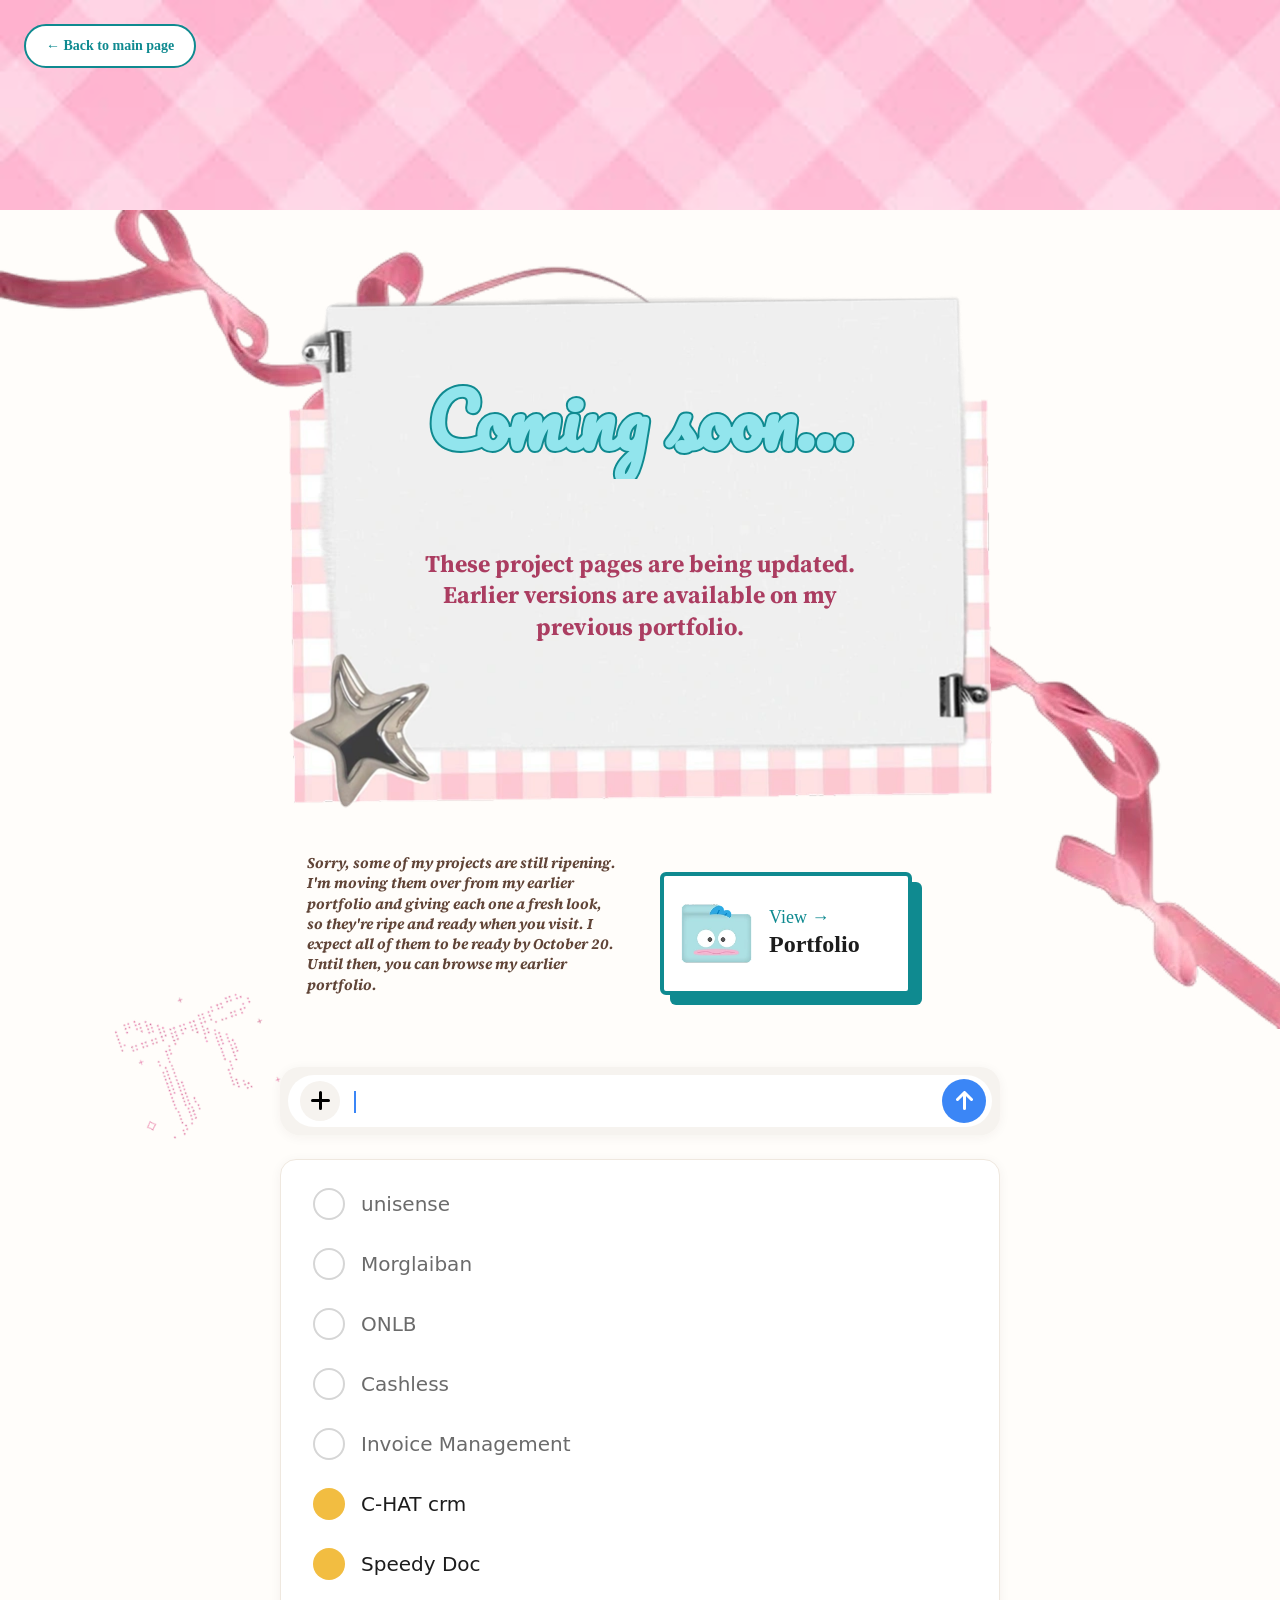
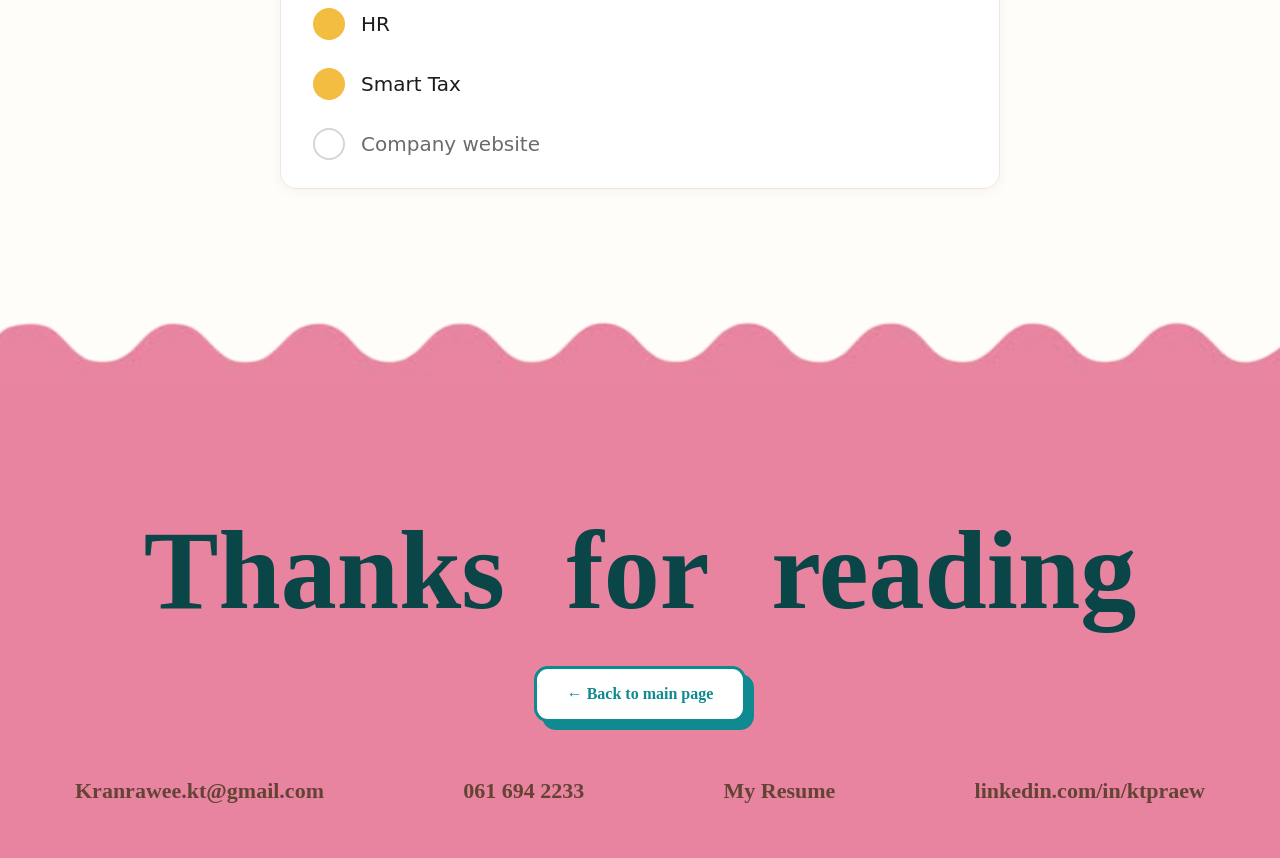
==== commit a433d20e: "Add C-HAT CRM project page and unify project page styles - New projects/chat-crm.html with images, t" ====
--- a/praewdesign/projects/coming-soon.html
+++ b/praewdesign/projects/coming-soon.html
@@ -43,8 +43,8 @@
 
   <div class="cs-row">
     <div>
-      <p class="cs-paragraph anim-rise" style="--delay:0ms;" id="cs-paragraph-generic">Sorry, some of my projects are still ripening. I'm moving them over from my earlier portfolio and giving each one a fresh look, so they're ripe and ready when you visit. I expect all of them to be ready by October 10. Until then, you can browse my earlier portfolio.</p>
-      <p class="cs-paragraph anim-rise" style="--delay:0ms;" id="cs-paragraph-project" hidden>Sorry, this project is still ripening. I'm moving it over from my earlier portfolio and giving it a fresh look, so it's ripe and ready when you visit. I expect all my projects to be ready by October 10. Until then, you can read this one on my earlier portfolio.</p>
+      <p class="cs-paragraph anim-rise" style="--delay:0ms;" id="cs-paragraph-generic">Sorry, some of my projects are still ripening. I'm moving them over from my earlier portfolio and giving each one a fresh look, so they're ripe and ready when you visit. I expect all of them to be ready by October 20. Until then, you can browse my earlier portfolio.</p>
+      <p class="cs-paragraph anim-rise" style="--delay:0ms;" id="cs-paragraph-project" hidden>Sorry, this project is still ripening. I'm moving it over from my earlier portfolio and giving it a fresh look, so it's ripe and ready when you visit. I expect all my projects to be ready by October 20. Until then, you can read this one on my earlier portfolio.</p>
     </div>
     <div class="cs-cta">
       <div class="cs-tilt-wrap">
@@ -84,7 +84,13 @@
       <li data-status="not-ready"><span class="cs-item anim-rise" style="--delay:240ms;"><span class="cs-circle" aria-hidden="true"></span><span class="cs-name cs-name--idle">ONLB</span><span class="visually-hidden">Coming soon</span></span></li>
       <li data-status="not-ready"><span class="cs-item anim-rise" style="--delay:360ms;"><span class="cs-circle" aria-hidden="true"></span><span class="cs-name cs-name--idle">Cashless</span><span class="visually-hidden">Coming soon</span></span></li>
       <li data-status="not-ready"><span class="cs-item anim-rise" style="--delay:480ms;"><span class="cs-circle" aria-hidden="true"></span><span class="cs-name cs-name--idle">Invoice Management</span><span class="visually-hidden">Coming soon</span></span></li>
-      <li data-status="not-ready"><span class="cs-item anim-rise" style="--delay:600ms;"><span class="cs-circle" aria-hidden="true"></span><span class="cs-name cs-name--idle">C-HAT crm</span><span class="visually-hidden">Coming soon</span></span></li>
+      <li data-status="ready">
+        <a class="cs-item anim-rise" style="--delay:600ms;" href="chat-crm.html">
+          <span class="cs-circle cs-circle--ready anim-pop" style="--delay:600ms;" aria-hidden="true"><svg class="cs-check-icon" viewBox="0 0 24 24" width="16" height="16"><path class="cs-check-path" d="M5 12.5l4.5 4.5L19 7.5"/></svg></span>
+          <span class="cs-name">C-HAT crm</span>
+          <span class="visually-hidden">Ready</span>
+        </a>
+      </li>
       <li data-status="ready">
         <a class="cs-item anim-rise" style="--delay:720ms;" href="speedy-doc.html">
           <span class="cs-circle cs-circle--ready anim-pop" style="--delay:720ms;" aria-hidden="true"><svg class="cs-check-icon" viewBox="0 0 24 24" width="16" height="16"><path class="cs-check-path" d="M5 12.5l4.5 4.5L19 7.5"/></svg></span>
@@ -149,7 +155,7 @@
     'onlb':            { name: 'ONLB',               ready: false, href: 'https://kranraweekt.wixsite.com/ktpraew/onlb' },
     'cashless':        { name: 'Cashless',           ready: false, href: 'https://kranraweekt.wixsite.com/ktpraew/ltr-visa' },
     'invoice':         { name: 'Invoice Management', ready: false, href: 'https://kranraweekt.wixsite.com/ktpraew/invoice' },
-    'chat-crm':        { name: 'C-HAT CRM',          ready: false, href: 'https://kranraweekt.wixsite.com/ktpraew/about-4-1' },
+    'chat-crm':        { name: 'C-HAT CRM',          ready: true,  href: 'chat-crm.html' },
     'company-website': { name: 'Company website',    ready: false, href: 'https://kranraweekt.wixsite.com/ktpraew/company-website-penta' }
   };
   var FALLBACK_URL = 'https://kranraweekt.wixsite.com/ktpraew';
--- a/praewdesign/css/tokens.css
+++ b/praewdesign/css/tokens.css
@@ -39,6 +39,7 @@
   --pj-well: #F6F3EF;
   --pj-marker: var(--teal-text);
   --pj-pink-text: #C2456E;
+  --pj-title-color: #2C2C2C;
   --pj-gap: 24px;
   --pj-section-gap: 96px;
   --pj-title-gap: 24px;
--- a/praewdesign/css/components.css
+++ b/praewdesign/css/components.css
@@ -236,23 +236,30 @@
   margin-top: 72px;
 }
 .pj-scene:first-of-type { margin-top: 0; }
+.pj-scene-head {
+  display: grid;
+  grid-template-columns: 4px 1fr;
+  column-gap: 14px;
+  align-items: stretch;
+  margin: 0 0 20px;
+}
+/* the vertical bar spans both rows (title, description); the second row is
+   empty and has no height when there is no description, so the bar is as tall
+   as the title alone, or the title plus its description */
+.pj-scene-head::before {
+  content: '';
+  grid-row: 1 / span 2;
+  width: 4px;
+  border-radius: 2px;
+  background: var(--pj-pink-text);
+}
+.pj-scene-head > * { grid-column: 2; }
 .pj-scene-title {
-  position: relative;
-  display: inline-block;
   font-family: var(--font-display);
   font-size: 24px;
-  color: var(--teal-text);
-  margin: 0 0 20px;
-  padding-bottom: 12px;
-}
-.pj-scene-title::after {
-  content: '';
-  position: absolute;
-  left: 0;
-  bottom: 0;
-  width: 32px;
-  height: 3px;
-  background: var(--caption-pink);
+  color: var(--pj-pink-text);
+  line-height: 1.2;
+  margin: 0;
 }
 .pj-scene-media {
   position: relative;
@@ -265,7 +272,13 @@
   border: 1px solid var(--pj-card-border);
   box-shadow: 0 8px 32px rgba(40, 50, 80, 0.10);
 }
-.pj-scene > figcaption {
+.pj-scene-head .pj-scene-desc {
+  margin: 4px 0 0;
+  font-size: 15px;
+  line-height: 1.5;
+  color: #444;
+}
+.pj-scene > figcaption:not(.pj-scene-head) {
   margin-top: 12px;
   font-size: 15px;
   line-height: 1.5;
@@ -300,3 +313,112 @@
 @media (max-width: 900px) {
   .pj-overlay { width: 46%; bottom: -32px; }
 }
+
+/* ============================================
+   QUADRANTS — a 2x2 matrix on a dark panel (e.g. SWOT).
+   Colors come only from the --pj-dark-* theme variables.
+   No overflow:hidden, so the rounded corners are on the
+   background itself and text can never be clipped. No aspect-ratio:
+   when the lists are taller than the ratio, the browser freezes the two
+   rows at different heights and the divider cuts through text.
+   ============================================ */
+.pj-quadrants {
+  position: relative;
+  display: grid;
+  grid-template-columns: 1fr 1fr;
+  grid-template-rows: 1fr 1fr;
+  padding: 20px;
+  border-radius: 24px;
+  background: var(--pj-dark-base);
+  color: var(--pj-dark-text);
+  box-shadow: var(--pj-card-shadow);
+  /* same system sans stack the coming-soon page uses; no webfont is loaded */
+  font-family: -apple-system, BlinkMacSystemFont, 'Segoe UI', system-ui, sans-serif;
+}
+.pj-quadrants::before,
+.pj-quadrants::after {
+  content: '';
+  position: absolute;
+  pointer-events: none;
+}
+.pj-quadrants::before {
+  left: calc(50% - 1px);
+  top: 20px;
+  bottom: 20px;
+  width: 2px;
+  background: color-mix(in srgb, var(--pj-dark-text) 28%, transparent);
+}
+.pj-quadrants::after {
+  left: 20px;
+  right: 20px;
+  top: calc(50% - 1px);
+  height: 2px;
+  background: color-mix(in srgb, var(--pj-dark-accent) 60%, transparent);
+}
+.pj-quadrant {
+  display: flex;
+  flex-direction: column;
+  gap: 14px;
+  padding: 14px 18px;
+  min-width: 0;
+}
+/* bottom row: list sits at the top of the cell, label at its very bottom */
+.pj-quadrant:nth-child(n + 3) {
+  flex-direction: column-reverse;
+  justify-content: space-between;
+}
+.pj-quadrant:nth-child(odd) h3 { align-self: flex-start; }
+.pj-quadrant:nth-child(even) h3 { align-self: flex-end; }
+.pj-quadrant h3 {
+  margin: 0;
+  display: inline-block;
+  padding: 4px 12px;
+  border-radius: 2px;
+  font-size: 12.5px;
+  font-weight: 800;
+  letter-spacing: 0.06em;
+  line-height: 1.4;
+  text-transform: uppercase;
+  background: var(--pj-dark-accent);
+  color: var(--pj-dark-edge);
+}
+.pj-quadrant ul {
+  margin: 0;
+  padding: 0;
+  list-style: none;
+  font-size: 14px;
+  line-height: 1.5;
+}
+.pj-quadrant li {
+  position: relative;
+  padding-left: 16px;
+  margin: 0 0 3px;
+}
+.pj-quadrant li::before {
+  content: '';
+  position: absolute;
+  left: 3px;
+  top: 0.6em;
+  width: 5px;
+  height: 5px;
+  border-radius: 50%;
+  background: var(--pj-dark-accent);
+}
+@media (max-width: 479px) {
+  .pj-quadrants {
+    grid-template-columns: 1fr;
+    grid-template-rows: none;
+  }
+  .pj-quadrants::before,
+  .pj-quadrants::after { display: none; }
+  .pj-quadrant,
+  .pj-quadrant:nth-child(n + 3) {
+    flex-direction: column;
+    justify-content: flex-start;
+  }
+  .pj-quadrant h3,
+  .pj-quadrant:nth-child(even) h3 { align-self: flex-start; }
+  .pj-quadrant + .pj-quadrant {
+    border-top: 1px solid color-mix(in srgb, var(--pj-dark-text) 20%, transparent);
+  }
+}
--- a/praewdesign/css/project.css
+++ b/praewdesign/css/project.css
@@ -93,15 +93,36 @@
   box-shadow: 0 6px 14px rgba(15, 138, 144, 0.25);
 }
 
+/* hero without a cover image: the Back button sits in the normal flow
+   and the title follows after a fixed gap */
+.pj-hero-body--flow { padding-top: 24px; }
+.pj-back-top--flow {
+  position: relative;
+  top: auto;
+  left: auto;
+  display: flex;
+  width: fit-content;
+}
+.pj-back-top--flow + .pj-title { margin-top: 72px; }
+@media (max-width: 768px) {
+  .pj-back-top--flow + .pj-title { margin-top: 40px; }
+}
+
 /* ---------- layout shells (only two widths on this template) ---------- */
 .pj-col {
   max-width: var(--pj-container);
   margin: 0 auto;
   padding: 0 24px;
 }
-.pj-prose {
-  max-width: var(--pj-text-max);
-}
+/* body text spans the container so its right edge lines up with the images,
+   cards and scenes beside it; --pj-text-max now only sizes .pj-quote.
+   .pj-prose stays in the markup as the "running text" marker */
+.pj-prose { max-width: none; }
+
+/* line breaking: running text and lists avoid short last lines, headings
+   and captions balance. Quotes and stepper labels keep their own wrapping. */
+.pj-col :is(p, li):not(.pj-quote *, .pj-stepper *) { text-wrap: pretty; }
+.pj-col :is(h1, h2, h3, figcaption) { text-wrap: balance; }
 
 .pj-section {
   margin-top: var(--pj-section-gap);
@@ -136,7 +157,7 @@
 
 .pj-title {
   font-family: var(--font-display);
-  color: var(--teal-text);
+  color: var(--pj-title-color);
   font-size: 72px;
   line-height: 1.1;
   margin: 0 0 var(--pj-title-gap);
@@ -144,6 +165,8 @@
 @media (max-width: 560px) {
   .pj-title { font-size: 48px; }
 }
+/* the line right under the project name shares its color */
+.pj-title + .pj-lead { color: var(--pj-title-color); }
 
 .pj-lead {
   font-size: 20px;
@@ -202,6 +225,19 @@
   .pj-meta--6 { grid-template-columns: 1fr; }
 }
 
+/* 4-card meta grid (4 columns, 2 under 900px, 1 under 560px) */
+.pj-meta--4 { grid-template-columns: repeat(4, 1fr); }
+.pj-meta--4 .pj-meta-item:nth-child(1) { --delay: 0ms; }
+.pj-meta--4 .pj-meta-item:nth-child(2) { --delay: 120ms; }
+.pj-meta--4 .pj-meta-item:nth-child(3) { --delay: 240ms; }
+.pj-meta--4 .pj-meta-item:nth-child(4) { --delay: 360ms; }
+@media (max-width: 900px) {
+  .pj-meta--4 { grid-template-columns: 1fr 1fr; }
+}
+@media (max-width: 560px) {
+  .pj-meta--4 { grid-template-columns: 1fr; }
+}
+
 /* ---------- section headings (all h2 share one size/position;
    the 4 numbered ones add a script-font index before the text) ---------- */
 .pj-section-heading {
@@ -224,16 +260,21 @@
   line-height: 1.1;
 }
 .pj-section > h2:only-child,
-.pj-section > h2:first-child {
+.pj-section > h2:first-child,
+.pj-trio h2,
+.pj-hero-body h2 {
   font-family: var(--font-display);
   font-size: 40px;
   color: var(--teal-text);
   margin: 0 0 var(--pj-title-gap);
 }
+.pj-hero-body h2 { margin-top: calc(var(--pj-gap) * 2); }
 @media (max-width: 768px) {
   .pj-section-num,
   .pj-section-heading h2,
-  .pj-section > h2 { font-size: 32px; }
+  .pj-section > h2,
+  .pj-trio h2,
+  .pj-hero-body h2 { font-size: 32px; }
 }
 
 .pj-section h3 { margin: 0; }
@@ -325,7 +366,8 @@
   margin-top: 28px;
   flex-wrap: wrap;
 }
-.pj-stepper a {
+.pj-stepper a,
+.pj-stepper-step {
   display: inline-flex;
   align-items: center;
   justify-content: center;
@@ -345,6 +387,10 @@
   white-space: nowrap;
 }
 .pj-stepper a:hover { transform: translateY(-2px); }
+/* static variant (data-static): an <ol> that only illustrates the steps.
+   Its steps are plain <li>, so no focus, no hover and no pointer cursor;
+   the connector stays centered between the capsules in both directions */
+.pj-stepper[data-static] { list-style: none; }
 .pj-stepper-line {
   flex: 1;
   min-width: 16px;
@@ -352,8 +398,10 @@
   margin: 0 8px;
 }
 @media (max-width: 560px) {
+  .pj-stepper[data-static] .pj-stepper-line { margin: 4px auto; }
   .pj-stepper { flex-direction: column; align-items: stretch; }
-  .pj-stepper a { flex: none; }
+  .pj-stepper a,
+  .pj-stepper-step { flex: none; }
   .pj-stepper-line { width: 2px; min-height: 16px; border-top: none; border-left: 2px dashed var(--teal-text); margin: 4px 0 4px 20px; }
 }
 
@@ -395,7 +443,6 @@
   font-size: 20px;
   line-height: 1.6;
   color: var(--pj-dark-text);
-  max-width: var(--pj-text-max);
   margin: 0 0 20px;
 }
 .pj-band .pj-stepper {
@@ -440,12 +487,14 @@
   .pj-method-col::after { display: none; }
 }
 .pj-band .pj-stepper a,
+.pj-band .pj-stepper-step,
 .pj-band .pj-method-step {
   background: #fff;
   border: 2px solid var(--pj-dark-accent);
   color: var(--pj-dark-edge);
 }
-.pj-band .pj-stepper a { padding: 12px 28px; }
+.pj-band .pj-stepper a,
+.pj-band .pj-stepper-step { padding: 12px 28px; }
 .pj-method-step {
   display: flex;
   align-items: center;
@@ -574,6 +623,11 @@
   outline: 3px solid var(--teal-text);
   outline-offset: 4px;
 }
+/* bare variant: for images with transparent corners (devices, multi-screen
+   shots): no frame, no border and no shadow, not even on hover */
+.pj-zoom-btn--bare img { width: 100%; height: auto; border: 0; border-radius: 0; box-shadow: none; }
+.pj-zoom-btn--bare:hover img,
+.pj-zoom-btn--bare:focus-visible img { box-shadow: none; }
 
 /* ---------- image cards: one pattern for every figure on the page
    (gallery grid, User Flow) — well + name + description ---------- */
@@ -811,7 +865,7 @@
   background: var(--caption-pink);
   border-radius: var(--pj-card-radius) 0 0 var(--pj-card-radius);
 }
-.pj-quote-text {
+.pj-section .pj-quote-text {
   font-size: 20px;
   line-height: 1.7;
   color: var(--teal-text);
@@ -825,7 +879,7 @@
   font-weight: 700;
   margin: 16px 0 4px;
 }
-.pj-quote-translation {
+.pj-section .pj-quote-translation {
   font-size: 14px;
   line-height: 1.6;
   font-style: italic;
@@ -1063,3 +1117,67 @@
 @media (max-width: 900px) {
   .pj-hero-overlay { --ov-w: 34%; --ov-x: 6%; --ov-y: 12%; }
 }
+
+/* ---------- split-2: two equal columns, text + media. --media-first puts
+   the media column on the left on desktop only (text stays first in the
+   DOM, so it also comes first when stacked) ---------- */
+.pj-split-2 {
+  display: grid;
+  grid-template-columns: 1fr 1fr;
+  gap: var(--pj-gap) calc(var(--pj-gap) * 2);
+  align-items: center;
+}
+.pj-split-2 > img { width: 100%; height: auto; }
+.pj-split-2--media-first > :last-child { order: -1; }
+.pj-split-2--stretch { align-items: stretch; }
+.pj-split-2--stretch > .pj-scene { margin-top: 0; }
+@media (max-width: 900px) {
+  .pj-split-2 { grid-template-columns: 1fr; }
+  .pj-split-2--media-first > :last-child { order: 0; }
+}
+/* --md: unequal columns, collapse at 720px instead of 900px */
+.pj-split-2--md { grid-template-columns: minmax(0, 1.15fr) minmax(0, 1fr); }
+@media (max-width: 900px) {
+  .pj-split-2--md { grid-template-columns: minmax(0, 1.15fr) minmax(0, 1fr); }
+  .pj-split-2--md.pj-split-2--media-first > :last-child { order: -1; }
+}
+@media (max-width: 719px) {
+  .pj-split-2--md { grid-template-columns: 1fr; }
+  .pj-split-2--md.pj-split-2--media-first > :last-child { order: 0; }
+}
+
+/* ---------- duo: two bare images side by side at equal height. Each item's
+   width follows its image through --ratio (file width / height). Stacked and
+   centered under 900px ---------- */
+.pj-duo {
+  display: flex;
+  gap: var(--pj-gap);
+  align-items: center;
+  justify-content: center;
+}
+.pj-duo > * { flex: var(--ratio, 1) 1 0; min-width: 0; }
+
+/* ---------- trio: two headed cards side by side (one image in the left,
+   two in the right), all three images at one height. Each card's --ratio is
+   the file width / height of its image(s) and its flex-basis is just its own
+   padding and border (+ --extra for a gap inside it), so the free space is
+   shared by ratio and every image ends up the same height. Under 720px the
+   cards stack; the right card keeps its pair side by side ---------- */
+.pj-trio {
+  display: flex;
+  gap: var(--pj-gap);
+  align-items: stretch;
+}
+.pj-trio > .pj-card {
+  flex: var(--ratio, 1) 1 calc(var(--pj-card-pad) * 2 + 2px + var(--extra, 0px));
+  min-width: 0;
+}
+.pj-trio h2 { margin-top: 0; }
+@media (max-width: 719px) {
+  .pj-trio { flex-direction: column; }
+  .pj-trio > .pj-card { flex: none; }
+}
+
+/* ---------- a white card inside the dark band: the band's white paragraph
+   color must not leak into it ---------- */
+.pj-band .pj-card p:not(.pj-card-subhead) { color: inherit; }
